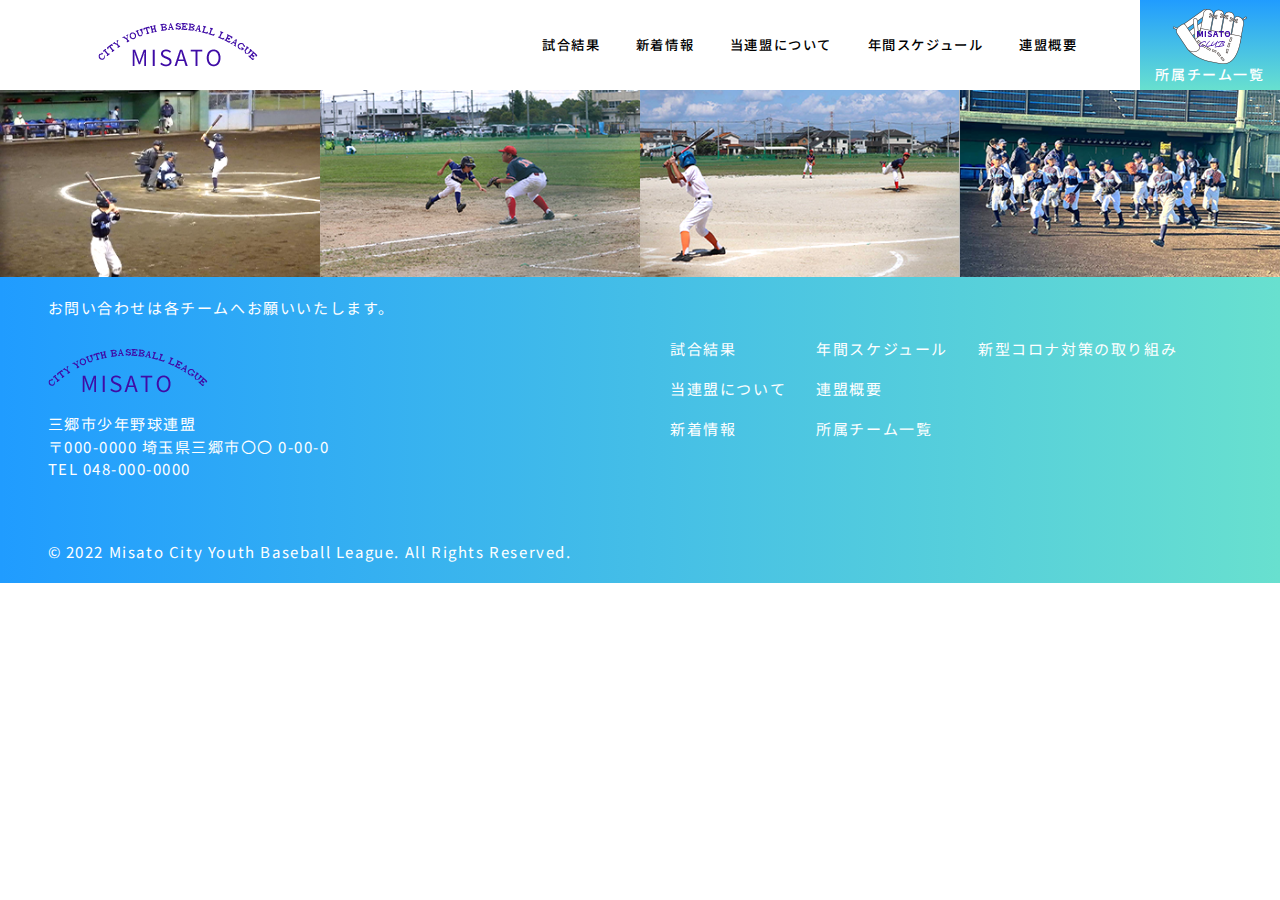
==== index.html @ 84909222 "header,footerの作成（PC）：headerは少しリキッドスタイル作成" ====
<!DOCTYPE html>
<html lang="ja">
<head>
  <meta charset="UTF-8">
  <meta http-equiv="X-UA-Compatible" content="IE=edge">
  <meta name="viewport" content="width=device-width, initial-scale=1.0">
  <title>当連盟について</title>
  <link rel="stylesheet" href="./css/reset.css">
  <link rel="stylesheet" href="./css/style.css">
  <link rel="stylesheet" href="./css/responsible.css">
  <link rel="preconnect" href="https://fonts.googleapis.com">
  <link rel="preconnect" href="https://fonts.gstatic.com" crossorigin>
  <link href="https://fonts.googleapis.com/css2?family=Noto+Sans+JP:wght@400;500;700&display=swap" rel="stylesheet">
</head>
<body>
  <header>
    <nav id="header-nav">
      <picture class="logo-box">
        <a href="#">
          <img src="./img/logo.png" alt="ロゴ画像">
        </a>
      </picture>
      <ul id="header-ul">
        <li id="header-li">
          <a href="#" id="header-a">試合結果</a>
        </li>
        <li id="header-li">
          <a href="#" id="header-a">新着情報</a>
        </li>
        <li id="header-li">
          <a href="#" id="header-a">当連盟について</a>
        </li>
        <li id="header-li">
          <a href="#" id="header-a">年間スケジュール</a>
        </li>
        <li id="header-li">
          <a href="#" id="header-a">連盟概要</a>
        </li>
      </ul>
      <div class="team-info">
        <a href="#">
          <img src="./img/team-info.png" alt="所属チーム一覧">
          <span id="team-all">所属チーム一覧</span>
        </a>
      </div>
    </nav>
  </header>
  <main></main>
  <footer>
    <div id="footer-images">
      <picture class="footer-img-box">
        <img src="./img/footer-img1.png" alt="">
      </picture>
      <picture class="footer-img-box">
        <img src="./img/footer-img2.png" alt="">
      </picture>
      <picture class="footer-img-box">
        <img src="./img/footer-img3.png" alt="">
      </picture>
      <picture class="footer-img-box">
        <img src="./img/footer-img4.png" alt="">
      </picture>
    </div>
    <div id="footer-contents">
      <nav id="footer-nav">
        <div class="footer-list">
          <span id="footer-info">お問い合わせは各チームへお願いいたします。</span>
          <img src="./img/logo.png" alt="">
          <p class="address">
            三郷市少年野球連盟<br>
            〒000-0000 埼⽟県三郷市〇〇 0-00-0<br>
            TEL 048-000-0000
          </p>
        </div>
        <div class="footer-list">
          <ul class="footer-ul">
            <li class="footer-li">
              <a href="#">試合結果</a>
            </li>
            <li class="footer-li">
              <a href="#">当連盟について</a>
            </li>
            <li class="footer-li">
              <a href="#">新着情報</a>
            </li>
          </ul>
          <ul class="footer-ul">
            <li class="footer-li">
              <a href="#">年間スケジュール</a>
            </li>
            <li class="footer-li">
              <a href="#">連盟概要</a>
            </li>
            <li class="footer-li">
              <a href="#">所属チーム一覧</a>
            </li>
          </ul>
          <ul class="footer-ul">
            <li class="footer-li">
              <a href="#">新型コロナ対策の取り組み</a>
            </li>
          </ul>
        </div>
      </nav>
      <p class="end">© 2022 Misato City Youth Baseball League. All Rights Reserved.</p>

    </div>

  </footer>
</body>
</html>
---- css/style.css ----
/* 変数 */
:root{
  --header-font-size: 15px;
}


/* header */
#header-nav{
  display: flex;
  align-items: center;
  height: 90px;
}
#header-nav .logo-box{
  margin-left: 110px;
  margin-right: 300px;
}
#header-ul{
  display: flex;
}
#header-li{
  margin: 0 25px;
}
#header-a{
  font-size: var(--header-font-size);
  letter-spacing: 0.1;
  font-weight: 500;
}
#header-a:hover{
  color: #3f0ca6;
}

.team-info{
  width: 140px;
  height: 90px;
  background: linear-gradient(to bottom, #209cff 0%, #68e0cf 100%);
  text-align: center;
  display: flex;
  flex-direction: column;
  align-items: center;
  margin: 0 0 0 auto;
}
.team-info a{
  width: 100%;
  height: 100%;
}
.team-info img{
  margin: 9PX auto 0;
}
#team-all{
  color: white;
  font-size: 14px;
  font-weight: 500;
}
/* header-end */


/* main */
/* main-end */


/* footer */
footer{
  width: 100%;
  color: white;
  font-size: 15px;
}
#footer-images{
  display: flex;
}
.footer-img-box{
  width: 25%;
}
.footer-img-box img{
  width: 100%;
}
#footer-contents{
  background: linear-gradient(to right, #209cff 0%, #68e0cf 100%);
  padding: 20px 0;
}
#footer-nav{
  width: 1185px;
  margin: 0 auto;
  display: flex;
  align-items: center;
}
#footer-info{
  display: inline-block;
  margin-bottom: 30px;
}
.address{
  margin-top: 20px;
  letter-spacing: 0.1em;
}
.footer-list{
  width: 50%;
}
.footer-list:nth-of-type(2){
  display: flex;
}
.footer-list:nth-of-type(2) .footer-ul{
  margin-left: 30px;
}
.footer-ul .footer-li{
  font-size: 15px;
  line-height: 40px;
}
.footer-li a{
  color: white;
}
.end{
  width: 1185px;
  margin: 60px auto 0;
}
/* footer-end */
---- css/responsible.css ----
/* overall */

/* header 768-1439px */
@media(max-width: 1439px){
  html{
    font-size: 0.694vw;
  }
  :root{
    --header-font-size: 1.5rem;
  }
  #header-li{
    margin: 0 2rem;
  }

    #header-nav .logo-box{
    margin-left: 11rem;
    margin-right: 30rem;
  }
}
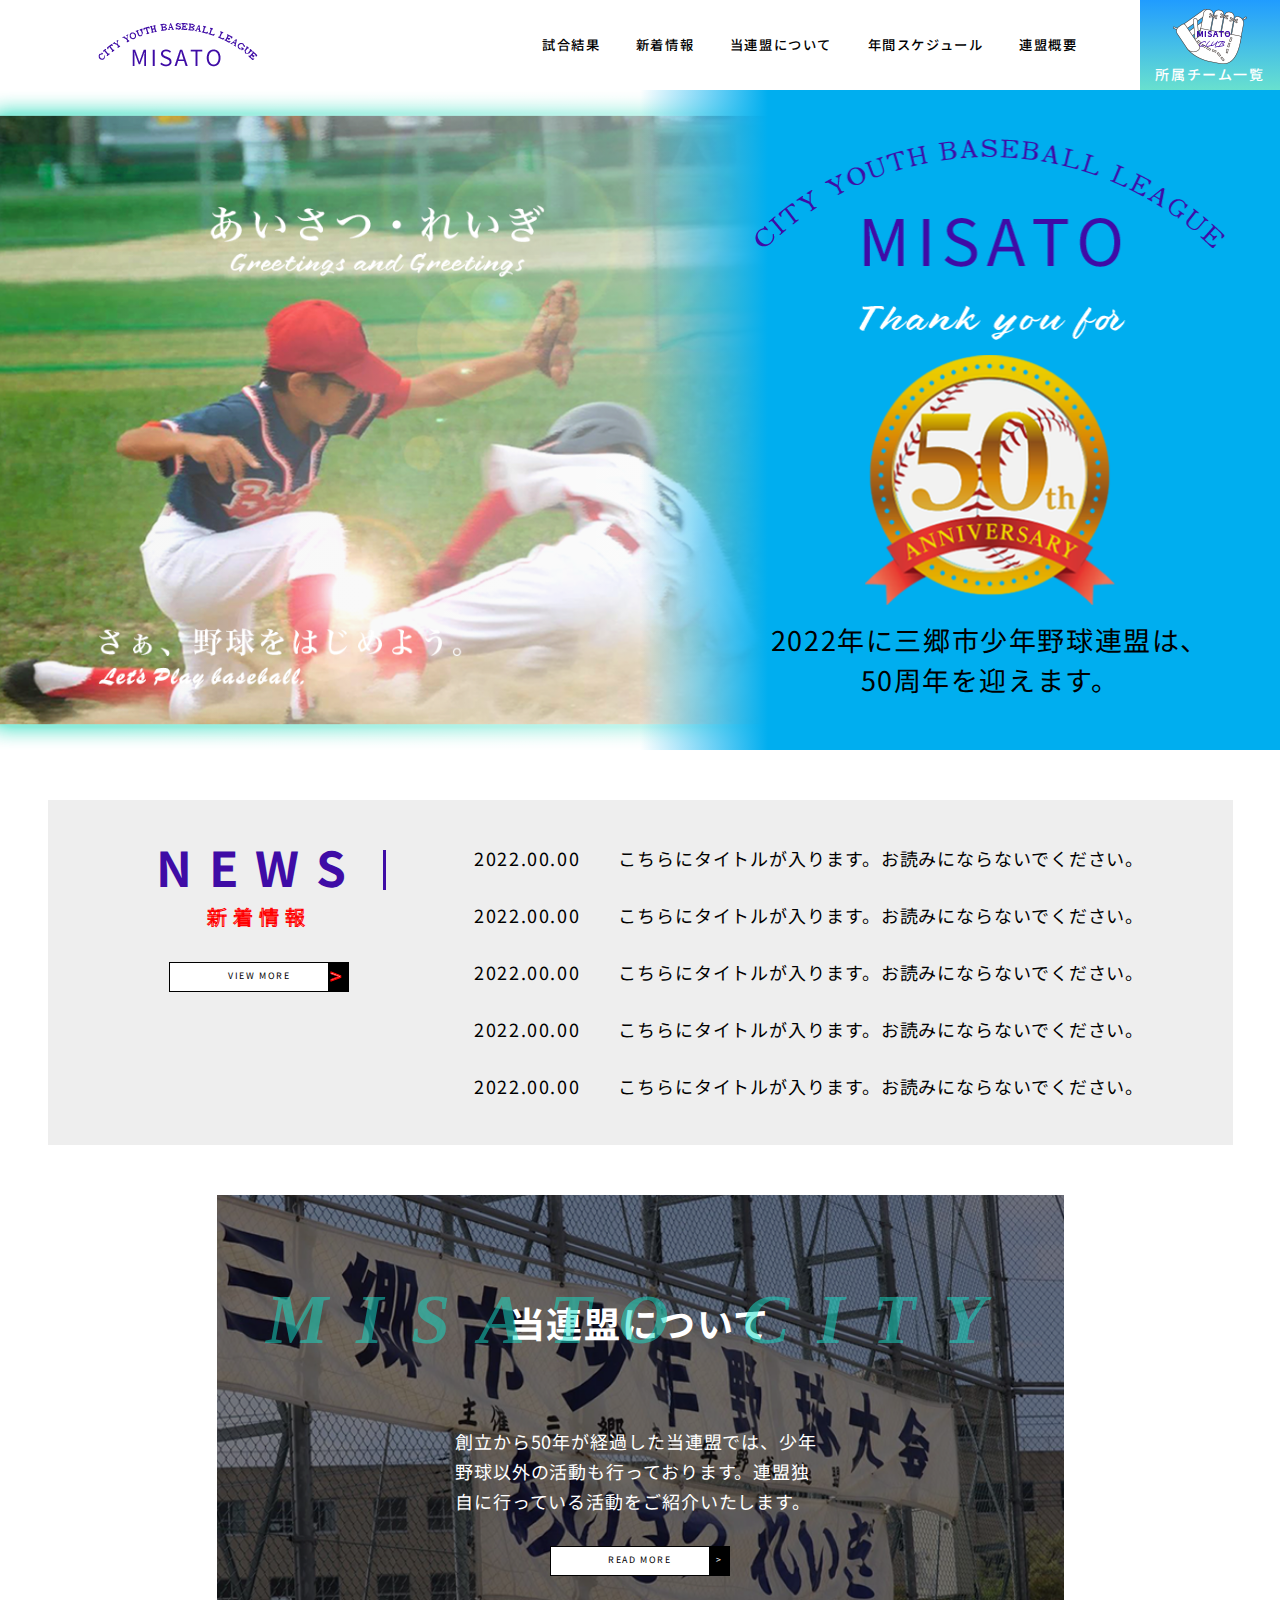
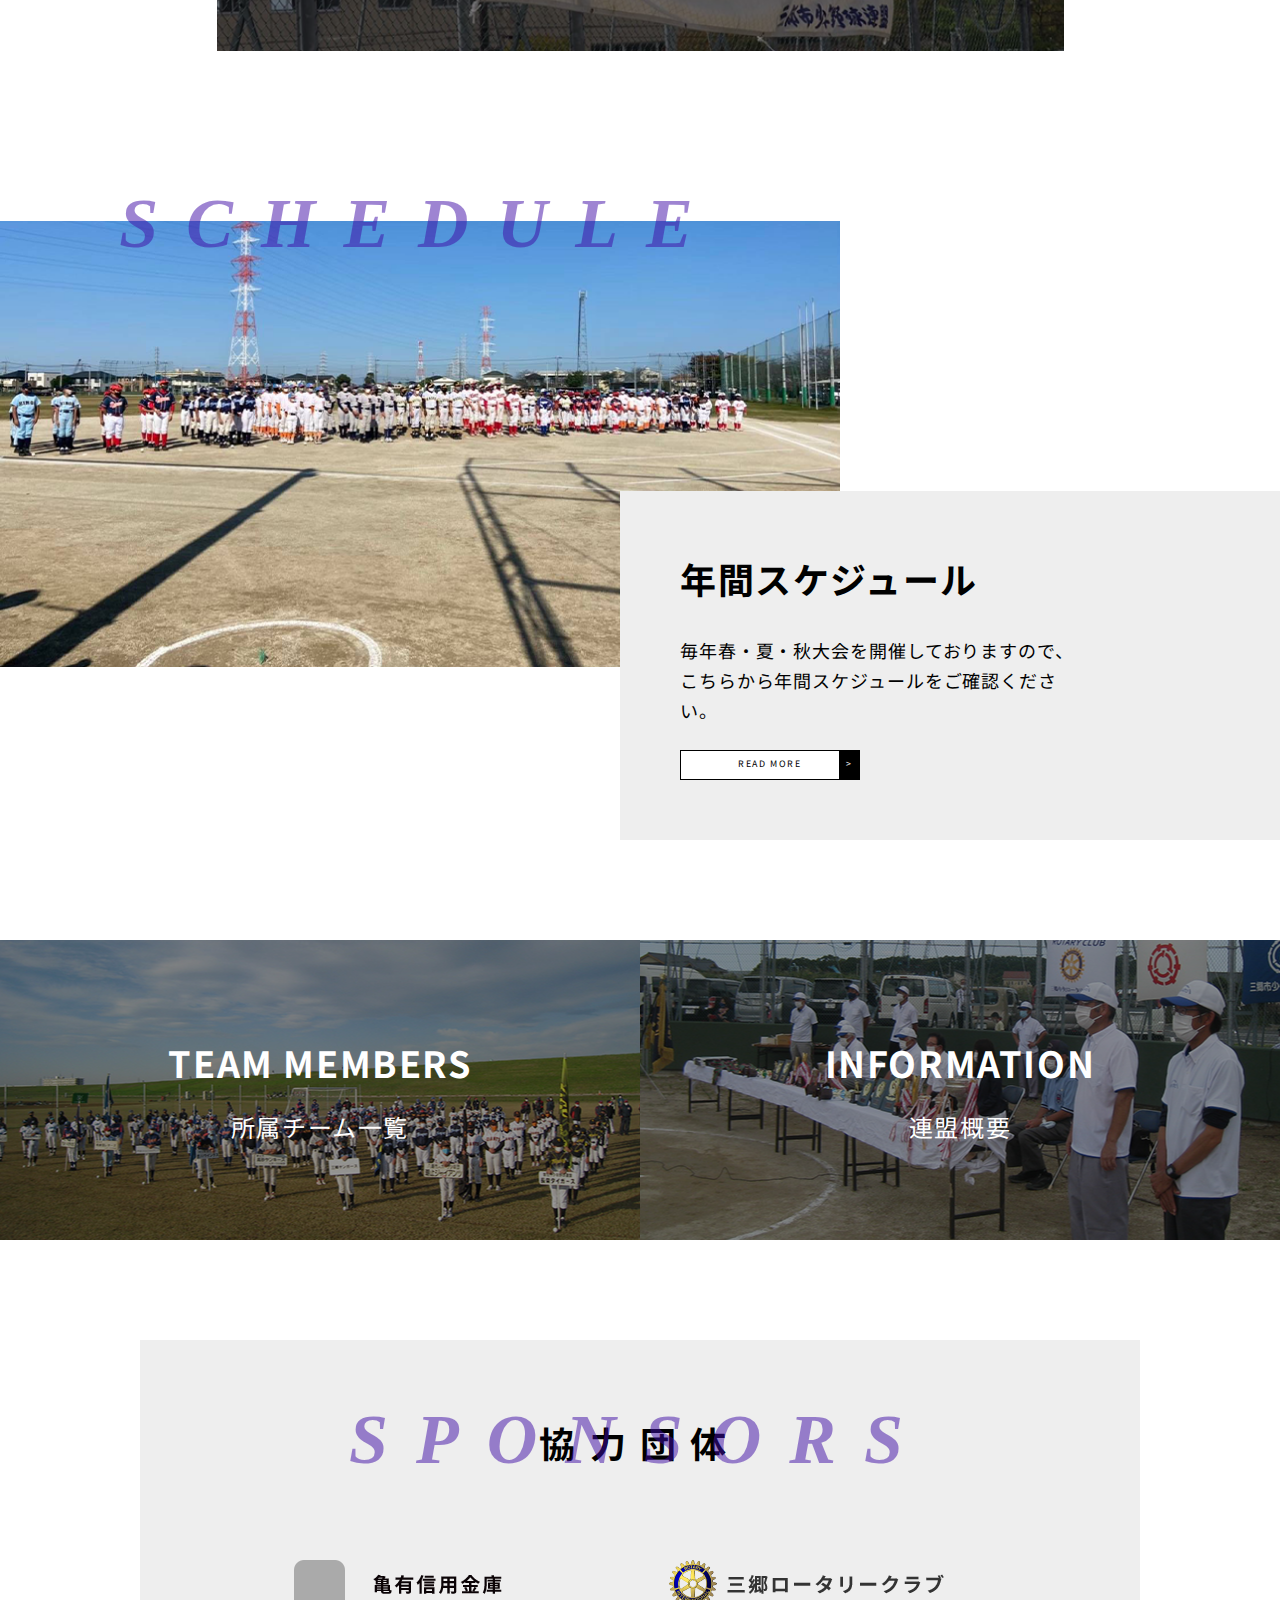
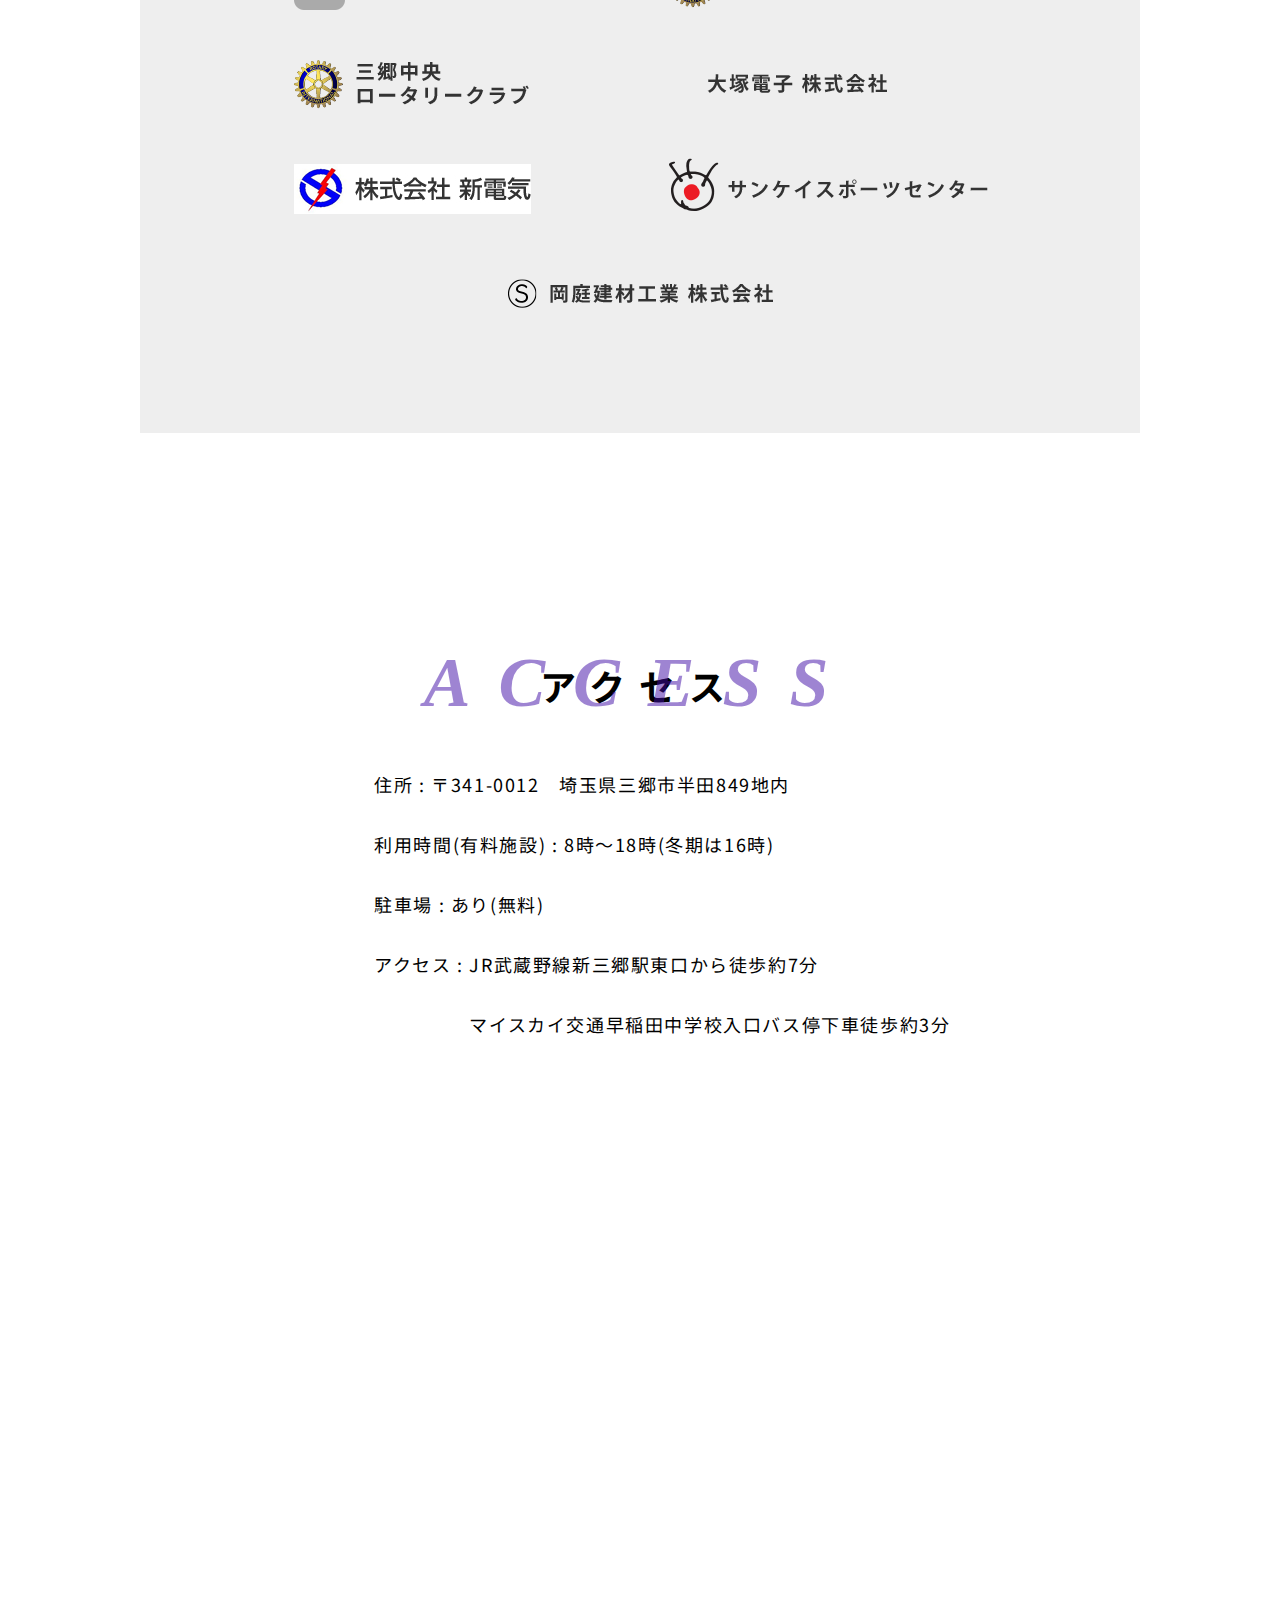
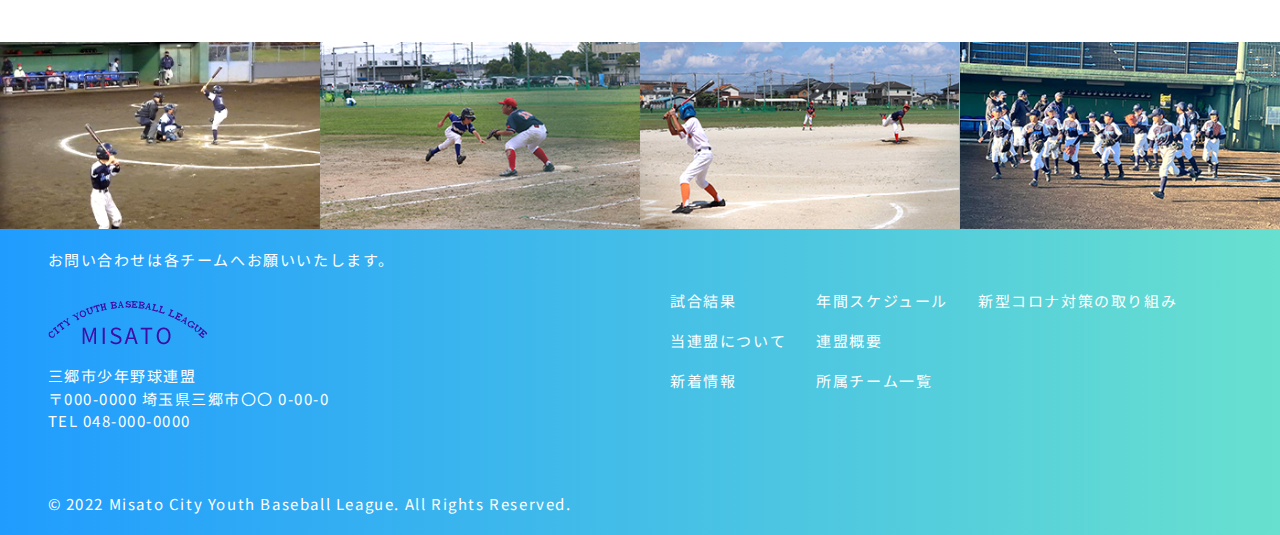
==== commit 0169851f: "PC OK" ====
--- a/index.html
+++ b/index.html
@@ -4,7 +4,8 @@
   <meta charset="UTF-8">
   <meta http-equiv="X-UA-Compatible" content="IE=edge">
   <meta name="viewport" content="width=device-width, initial-scale=1.0">
-  <title>当連盟について</title>
+  <title>三郷市少年野球連盟</title>
+  <link rel="shortcut icon" href="./img/favicon.ico" type="image/x-icon">
   <link rel="stylesheet" href="./css/reset.css">
   <link rel="stylesheet" href="./css/style.css">
   <link rel="stylesheet" href="./css/responsible.css">
@@ -16,7 +17,7 @@
   <header>
     <nav id="header-nav">
       <picture class="logo-box">
-        <a href="#">
+        <a href="/index.html">
           <img src="./img/logo.png" alt="ロゴ画像">
         </a>
       </picture>
@@ -28,7 +29,7 @@
           <a href="#" id="header-a">新着情報</a>
         </li>
         <li id="header-li">
-          <a href="#" id="header-a">当連盟について</a>
+          <a href="./about/index.html" id="header-a">当連盟について</a>
         </li>
         <li id="header-li">
           <a href="#" id="header-a">年間スケジュール</a>
@@ -45,7 +46,90 @@
       </div>
     </nav>
   </header>
-  <main></main>
+  <main>
+    <section id="mv">
+      <div id="mv-message">
+        <img src="./img/left-icon.png" alt="" id="img-logo">
+        <img src="./img/50th.png" alt="" id="img-50th">
+        <p>2022年に三郷市少年野球連盟は、<br>50周年を迎えます。</p>
+      </div>
+    </section>
+    <section id="news">
+      <div id="news-box">
+        <div id="news-left">
+          <h2>
+            NEWS
+            <span id="v-line"></span>
+          </h2>
+          <span>新着情報</span>
+          <a href="#" class="more">VIEW MORE<span>></span></a>
+        </div>
+        <ul id="news-right">
+          <li><a href="#"><span>2022.00.00</span>　　こちらにタイトルが入ります。お読みにならないでください。</a></li>
+          <li><a href="#"><span>2022.00.00</span>　　こちらにタイトルが入ります。お読みにならないでください。</a></li>
+          <li><a href="#"><span>2022.00.00</span>　　こちらにタイトルが入ります。お読みにならないでください。</a></li>
+          <li><a href="#"><span>2022.00.00</span>　　こちらにタイトルが入ります。お読みにならないでください。</a></li>
+          <li><a href="#"><span>2022.00.00</span>　　こちらにタイトルが入ります。お読みにならないでください。</a></li>
+        </ul>
+      </div>
+    </section>
+    <section id="others">
+      <section id="about">
+        <h3 class="title">当連盟について</h3>
+        <p>
+          創立から50年が経過した当連盟では、少年野球以外の活動も行っております。連盟独自に行っている活動をご紹介いたします。
+        </p>
+        <a href="./about/index.html" class="more">READ MORE <span>></span></a>
+      </section>
+      <section id="others-flex">
+        <div id="flex-img">
+          <p>SCHEDULE</p>
+          <img src="./img/top-schedule.png" alt="">
+        </div>
+        <div id="flex-text">
+          <h4>年間スケジュール</h4>
+          <p>毎年春・夏・秋大会を開催しておりますので、こちらから年間スケジュールをご確認ください。</p>
+          <a href="./schedule/index.html" class="more">READ MORE<span>></span></a>
+        </div>
+      </section>
+    </section>
+    <section id="half-box">
+      <div id="team-box">
+        <a href="./team/index.html">
+          <div class="black">
+            <h5 class="box-title">TEAM MEMBERS</h5>
+            <p>所属チーム一覧</p>
+          </div>
+        </a>
+      </div>
+      <div id="info-box">
+        <a href="./information/index.html">
+          <div class="black">
+            <h5 class="box-title">INFORMATION</h5>
+            <p>連盟概要</p>
+          </div>
+        </a>
+      </div>
+    </section>
+    <section id="sponsors">
+      <div id="sponsor-content">
+        <h3 class="title">協力団体</h3>
+        <img src="./img/sponsor.png" alt="">
+        <img src="./img/sponsor-bottom.png" alt="">
+      </div>
+    </section>
+    <section id="access">
+      <h3 class="title">アクセス</h3>
+      <p>
+        住所 : 〒341-0012　埼⽟県三郷市半⽥849地内<br>
+        利用時間(有料施設) : 8時〜18時(冬期は16時) <br>
+        駐車場 : あり(無料)<br>
+        アクセス : JR武蔵野線新三郷駅東⼝から徒歩約7分<br>
+        　　　　   マイスカイ交通早稲⽥中学校⼊⼝バス停下⾞徒歩約3分
+      </p>
+      <iframe src="https://www.google.com/maps/embed?pb=!1m18!1m12!1m3!1d6467.168183211064!2d139.87127523488766!3d35.85920059999999!2m3!1f0!2f0!3f0!3m2!1i1024!2i768!4f13.1!3m3!1m2!1s0x60189a155fc12daf%3A0xdafdb8bb95a072cb!2z5Y2K55Sw5YWs5ZyS!5e0!3m2!1sja!2sjp!4v1651068553121!5m2!1sja!2sjp" style="border:0;" allowfullscreen="" loading="lazy" referrerpolicy="no-referrer-when-downgrade"></iframe>
+    </section>
+  </main>
   <footer>
     <div id="footer-images">
       <picture class="footer-img-box">
--- a/css/style.css
+++ b/css/style.css
@@ -55,6 +55,296 @@
 
 
 /* main */
+/* mv */
+#mv{
+  background: linear-gradient(to right, transparent 5%, #fff 100%), url(../img/mv.png);
+  background-repeat: no-repeat;
+  background-position: center;
+  background-size: cover;
+  height: 660px;
+  position: relative;
+}
+#mv-message{
+  width: 50%;
+  background: linear-gradient(to right, transparent 0%, #00aeef 20%);
+  display: flex;
+  flex-direction: column;
+  justify-content: center;
+  position: absolute;
+  top: 0;
+  right: 0;
+  height: 100%;
+  padding-left: 60px;
+}
+#img-logo{
+  width: 470px;
+  max-width: none;
+  margin: 0 auto;
+}
+#img-50th{
+  width: 250px;
+  max-width: none;
+  margin: 15px auto;
+}
+#mv-message p{
+  font-size: 27px;
+  text-align: center;
+}
+
+/* news-section */
+
+#news{
+  padding: 50px 0;
+}
+#news-box{
+  width: 1185px;
+  margin: 0 auto;
+  display: flex;
+  background-color: #eeeeee;
+  padding: 30px 85px;
+}
+#news-left{
+  width: 25%;
+  text-align: center;
+}
+#news-left h2{
+  width: 100%;
+  position: relative;
+  font-size: 48px;
+  color: #3f0ca6;
+  letter-spacing: 0.35em;
+  text-align: center;
+  height: fit-content;
+}
+#v-line{
+  position: absolute;
+  top: 20px;
+  right: 0;
+  margin: auto;
+  display: inline-block;
+  width: 3px;
+  height: 40px;
+  background-color: #3f0ca6;
+}
+.more{
+  display: inline-block;
+  width: 180px;
+  height: 30px;
+  background-color: white;
+  border: 1.5px solid black;
+  line-height: 26px;
+  position: relative;
+  text-align: center;
+
+}
+#news-left span{
+  font-size: 20px;
+  letter-spacing: 0.3em;
+  color: white;
+  -webkit-text-stroke: 1px red;
+  display: inline-block;
+  margin-bottom: 30px;
+}
+#news-right{
+  width: 75%;
+  padding-left: 88px;
+  display: flex;
+  flex-direction: column;
+}
+#news-right li{
+  margin: 15px 0;
+}
+#news-right a{
+  font-size: 18px;
+  letter-spacing: 0.05em;
+}
+.more span{
+  width: 20px;
+  position: absolute;
+  top: 0;
+  right: 0;
+  color: white;
+  background-color: black;
+  height: 100%;
+  display: block;
+  -webkit-text-stroke: none;
+  text-align: center;
+}
+/* others-section */
+#about{
+  background: url(../img/about-img.png) no-repeat center;
+  background-size: cover;
+  width: 847px;
+  height: fit-content;
+  padding: 75px 0;
+  margin: 0 auto 170px;
+  text-align: center;
+}
+.title{
+  font-size: 36px;
+  position: relative;
+  color: white;
+  text-align: center;
+  line-height: 105.74px;
+  z-index: 2;
+}
+.title::after{
+  line-height: 100px;
+  position: absolute;
+  top: 0;
+  bottom: 0;
+  left: 0;
+  right: 0;
+  margin: auto;
+  content: "MISATO CITY";
+  color: #15dfc9;
+  font-family: 'Verdana';
+  font-weight: bold;
+  font-style: italic;
+  opacity: .5;
+  letter-spacing: 0.4em;
+  display: block;
+  font-size: 70px;
+}
+#about p{
+  font-size: 18px;
+  color: white;
+  margin: 50px auto 30px;
+  width: 370px;
+  letter-spacing: 0.05em;
+  line-height: 30px;
+  font-weight: 400;
+  text-align: left;
+}
+
+#others-flex{
+  display: flex;
+  flex-direction: column;
+}
+#flex-img{
+  width: 840px;
+  position: relative;
+}
+#flex-img p{
+  position: absolute;
+  font-size: 70px;
+  font-family: 'Verdana';
+  font-weight: bold;
+  color: #3f0ca6;
+  opacity: .5;
+  font-style: italic;
+  letter-spacing: 0.4em;
+  left: 0;
+  right: 0;
+  margin: auto;
+  top: -50px;
+  text-align: center;
+}
+#flex-img img{
+  width: 100%;
+}
+#flex-text{
+  background-color: #eeeeee;
+  padding: 60px 200px 60px 60px;
+  height: fit-content;
+  width: 660px;
+  margin: -176px 0 100px auto;
+  position: relative;
+  z-index: 2;
+}
+#flex-text h4{
+  font-size: 36px;
+}
+#flex-text p{
+  font-size: 18px;
+  line-height: 30px;
+  margin: 30px 0 25px;
+  letter-spacing: 0.05em;
+}
+
+#half-box{
+  display: flex;
+  width: 100%;
+  height: 300px;
+}
+#team-box{
+  background: url(../img/top-team.png) no-repeat center;
+  background-size: cover;
+  width: 50%;
+  height: 100%;
+}
+#info-box{
+  background: url(../img/top-info.png) no-repeat center;
+  background-size: cover;
+  width: 50%;
+  height: 100%;
+}
+.black{
+  background-color: rgba(0, 0, 0, 0.4);
+  width: 100%;
+  height: 100%;
+}
+.black h5{
+  font-size: 36px;
+  color: white;
+  text-align: center;
+  padding-top: 95px;
+}
+.black p{
+  font-size: 24px;
+  margin-top: 20px;
+  text-align: center;
+  color: white;
+}
+
+/* sponsor-section */
+#sponsors{
+  padding: 100px 0;
+}
+#sponsor-content{
+  width: 1000px;
+  margin: 0 auto;
+  background-color: #eeeeee;
+  text-align: center;
+  padding: 50px 0 60px;
+}
+#sponsor-content .title{
+  color: black;
+  letter-spacing: .4em;
+}
+#sponsor-content .title::after{
+  content: 'SPONSORS';
+  color: #3f0ca6;
+}
+#sponsor-content img{
+  margin: 65px auto;
+}
+/* access-section */
+#access{
+  padding: 100px 0;
+  width: 1000px;
+  margin: 0 auto;
+}
+#access .title{
+  color: black;
+  letter-spacing: .4em;
+}
+
+#access .title::after{
+  content: 'ACCESS';
+  color: #3f0ca6;
+}
+#access p{
+  font-size: 18px;
+  line-height: 30px;
+  white-space: pre;
+  width: fit-content;
+  margin: 0 auto;
+}
+#access iframe{
+  width: 100%;
+  height: 470px;
+}
 /* main-end */
 
 
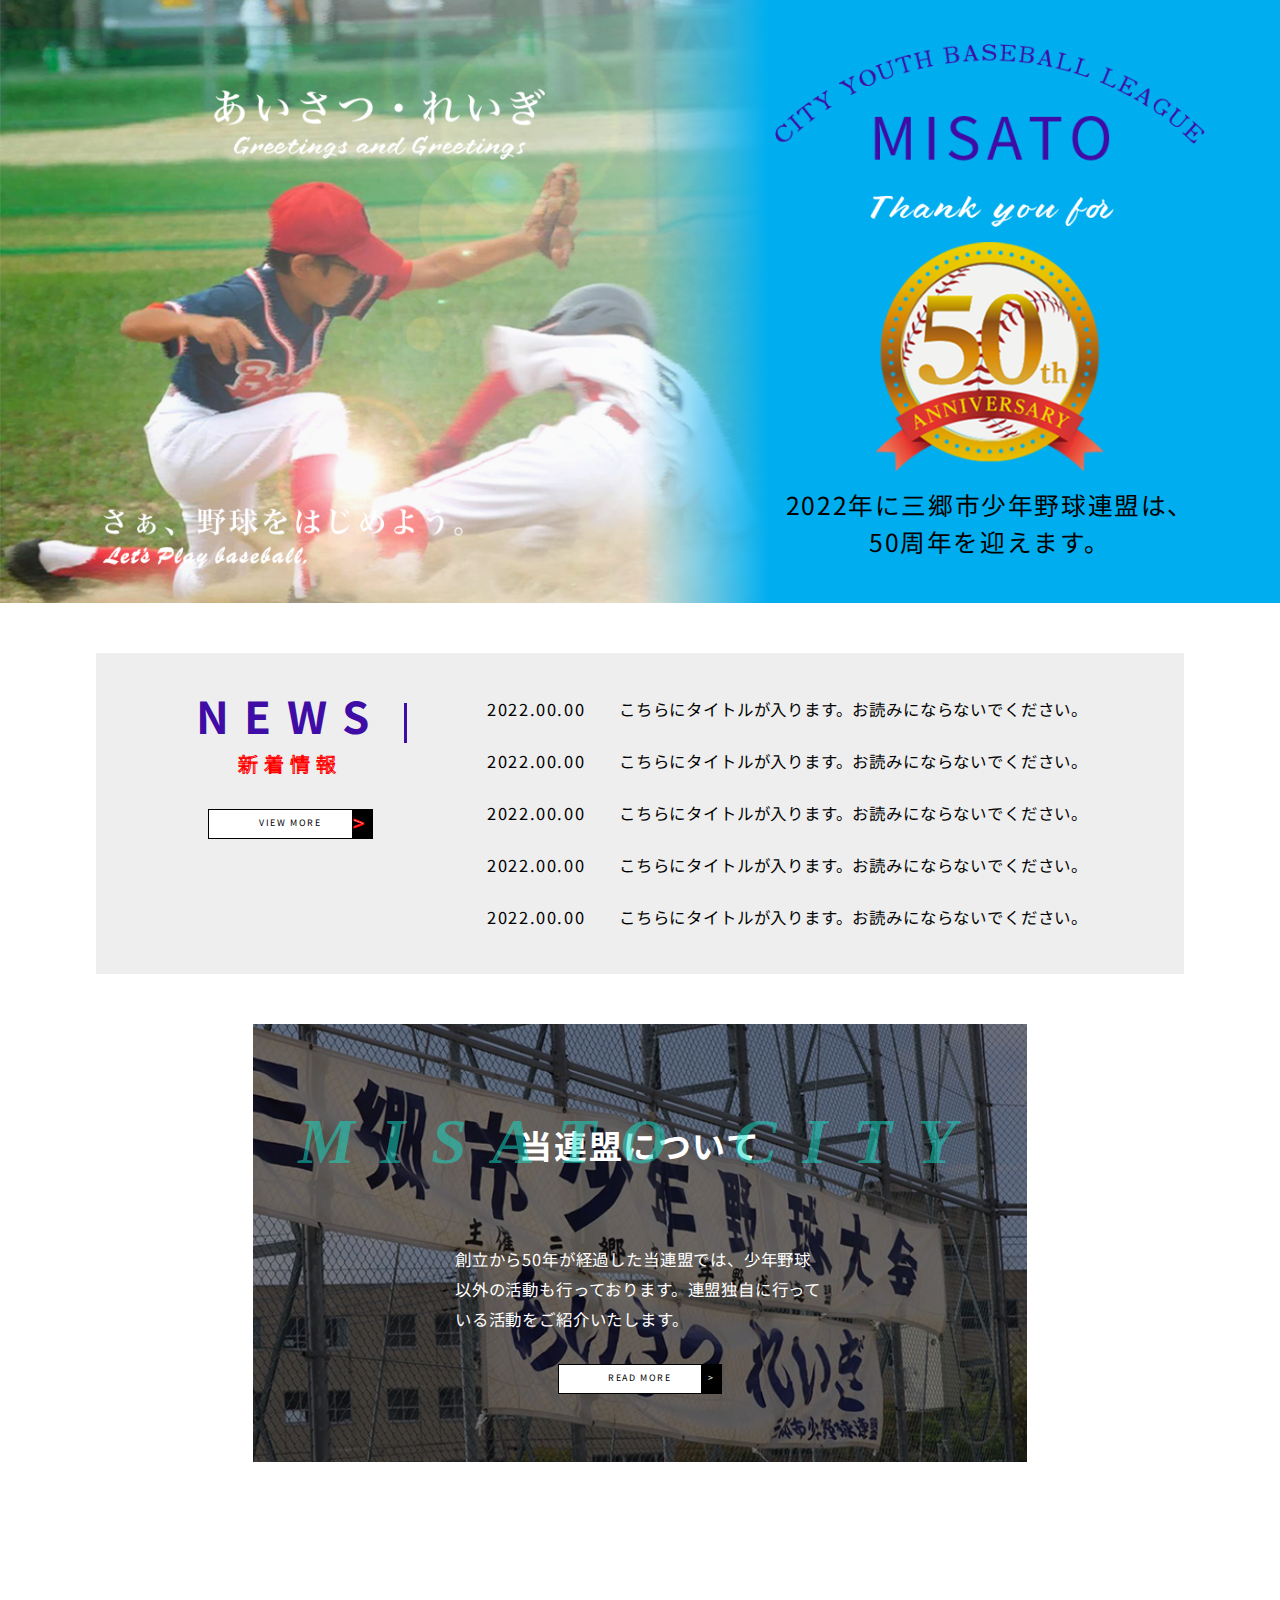
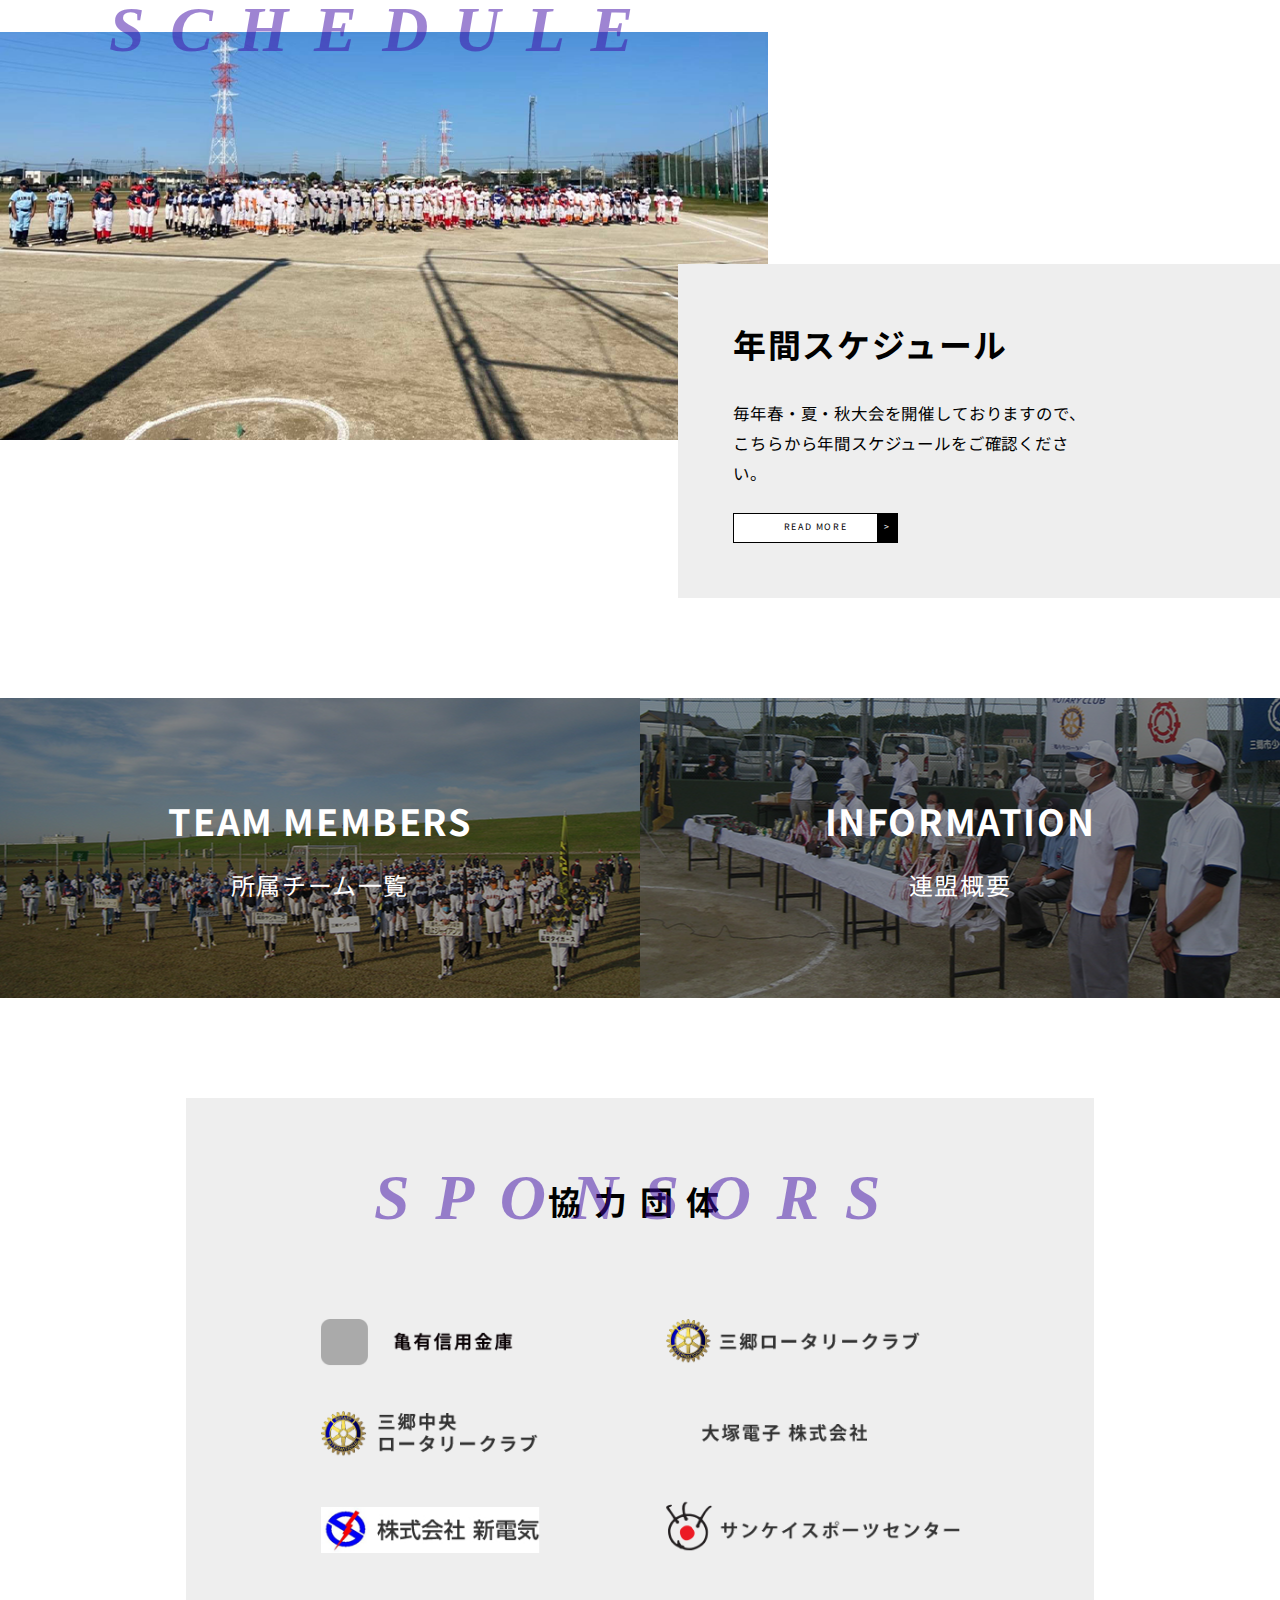
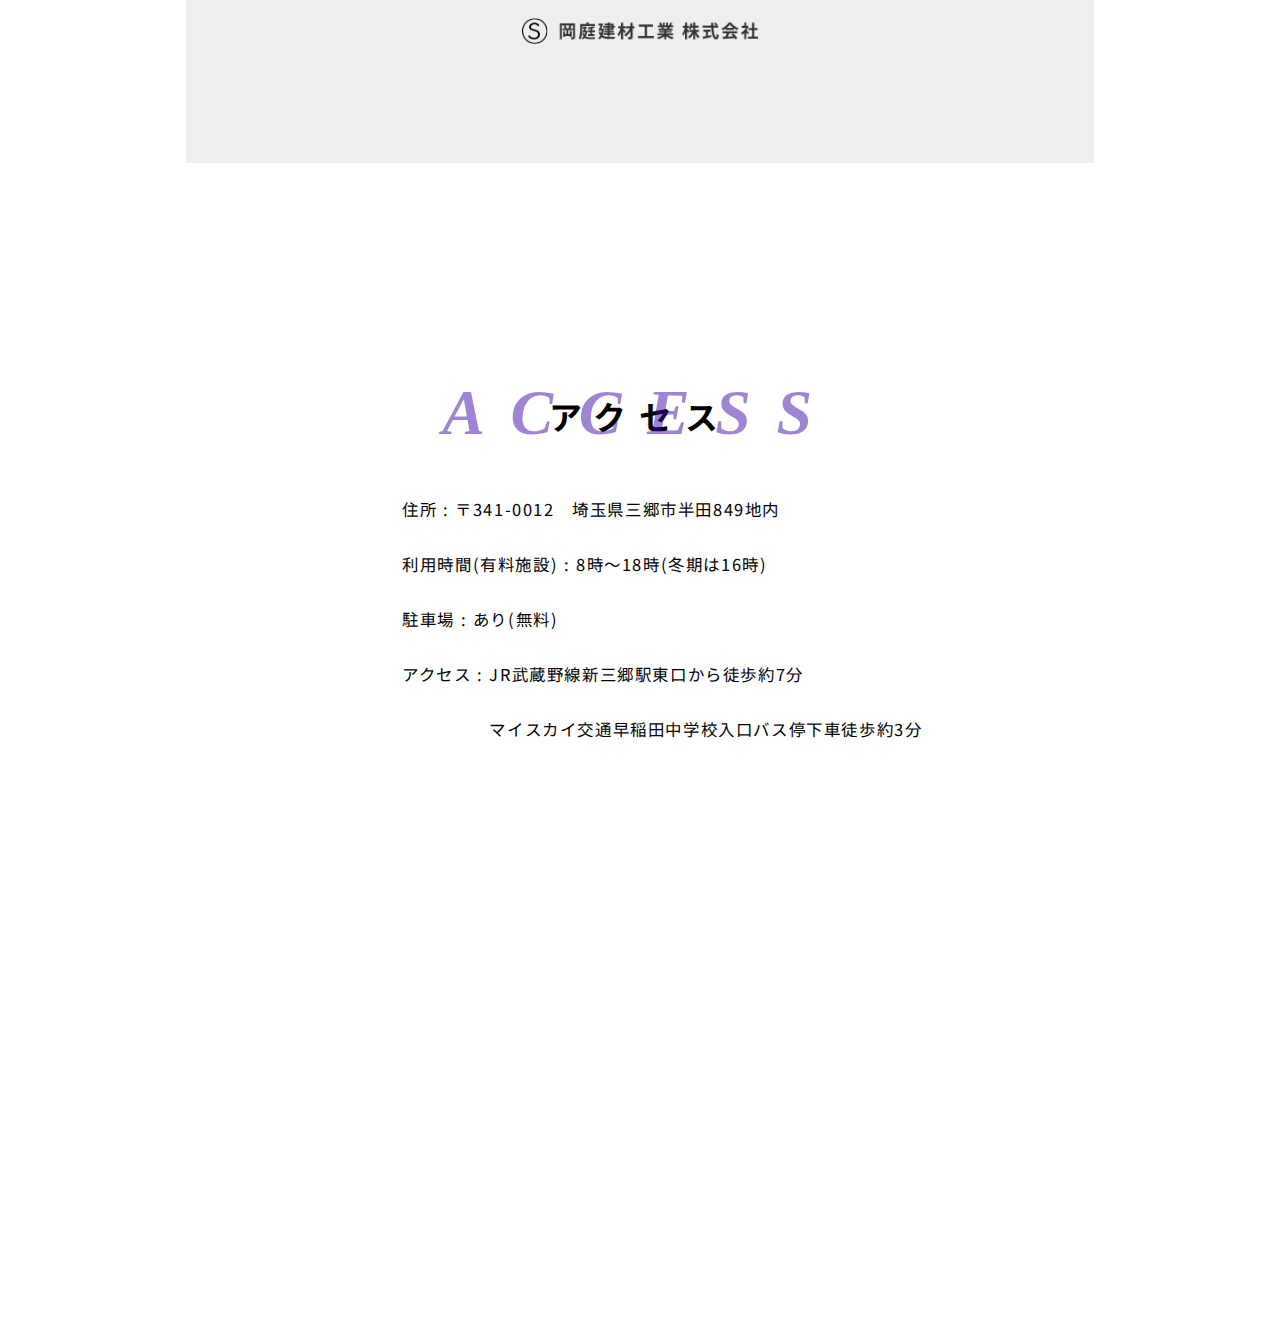
==== commit 7380e0b7: "4/29" ====
--- a/index.html
+++ b/index.html
@@ -14,38 +14,6 @@
   <link href="https://fonts.googleapis.com/css2?family=Noto+Sans+JP:wght@400;500;700&display=swap" rel="stylesheet">
 </head>
 <body>
-  <header>
-    <nav id="header-nav">
-      <picture class="logo-box">
-        <a href="/index.html">
-          <img src="./img/logo.png" alt="ロゴ画像">
-        </a>
-      </picture>
-      <ul id="header-ul">
-        <li id="header-li">
-          <a href="#" id="header-a">試合結果</a>
-        </li>
-        <li id="header-li">
-          <a href="#" id="header-a">新着情報</a>
-        </li>
-        <li id="header-li">
-          <a href="./about/index.html" id="header-a">当連盟について</a>
-        </li>
-        <li id="header-li">
-          <a href="#" id="header-a">年間スケジュール</a>
-        </li>
-        <li id="header-li">
-          <a href="#" id="header-a">連盟概要</a>
-        </li>
-      </ul>
-      <div class="team-info">
-        <a href="#">
-          <img src="./img/team-info.png" alt="所属チーム一覧">
-          <span id="team-all">所属チーム一覧</span>
-        </a>
-      </div>
-    </nav>
-  </header>
   <main>
     <section id="mv">
       <div id="mv-message">
@@ -65,11 +33,11 @@
           <a href="#" class="more">VIEW MORE<span>></span></a>
         </div>
         <ul id="news-right">
-          <li><a href="#"><span>2022.00.00</span>　　こちらにタイトルが入ります。お読みにならないでください。</a></li>
-          <li><a href="#"><span>2022.00.00</span>　　こちらにタイトルが入ります。お読みにならないでください。</a></li>
-          <li><a href="#"><span>2022.00.00</span>　　こちらにタイトルが入ります。お読みにならないでください。</a></li>
-          <li><a href="#"><span>2022.00.00</span>　　こちらにタイトルが入ります。お読みにならないでください。</a></li>
-          <li><a href="#"><span>2022.00.00</span>　　こちらにタイトルが入ります。お読みにならないでください。</a></li>
+          <li><a href="./single/index.html"><span>2022.00.00</span>　　こちらにタイトルが入ります。お読みにならないでください。</a></li>
+          <li><a href="./single/index.html"><span>2022.00.00</span>　　こちらにタイトルが入ります。お読みにならないでください。</a></li>
+          <li><a href="./single/index.html"><span>2022.00.00</span>　　こちらにタイトルが入ります。お読みにならないでください。</a></li>
+          <li><a href="./single/index.html"><span>2022.00.00</span>　　こちらにタイトルが入ります。お読みにならないでください。</a></li>
+          <li><a href="./single/index.html"><span>2022.00.00</span>　　こちらにタイトルが入ります。お読みにならないでください。</a></li>
         </ul>
       </div>
     </section>
@@ -130,66 +98,5 @@
       <iframe src="https://www.google.com/maps/embed?pb=!1m18!1m12!1m3!1d6467.168183211064!2d139.87127523488766!3d35.85920059999999!2m3!1f0!2f0!3f0!3m2!1i1024!2i768!4f13.1!3m3!1m2!1s0x60189a155fc12daf%3A0xdafdb8bb95a072cb!2z5Y2K55Sw5YWs5ZyS!5e0!3m2!1sja!2sjp!4v1651068553121!5m2!1sja!2sjp" style="border:0;" allowfullscreen="" loading="lazy" referrerpolicy="no-referrer-when-downgrade"></iframe>
     </section>
   </main>
-  <footer>
-    <div id="footer-images">
-      <picture class="footer-img-box">
-        <img src="./img/footer-img1.png" alt="">
-      </picture>
-      <picture class="footer-img-box">
-        <img src="./img/footer-img2.png" alt="">
-      </picture>
-      <picture class="footer-img-box">
-        <img src="./img/footer-img3.png" alt="">
-      </picture>
-      <picture class="footer-img-box">
-        <img src="./img/footer-img4.png" alt="">
-      </picture>
-    </div>
-    <div id="footer-contents">
-      <nav id="footer-nav">
-        <div class="footer-list">
-          <span id="footer-info">お問い合わせは各チームへお願いいたします。</span>
-          <img src="./img/logo.png" alt="">
-          <p class="address">
-            三郷市少年野球連盟<br>
-            〒000-0000 埼⽟県三郷市〇〇 0-00-0<br>
-            TEL 048-000-0000
-          </p>
-        </div>
-        <div class="footer-list">
-          <ul class="footer-ul">
-            <li class="footer-li">
-              <a href="#">試合結果</a>
-            </li>
-            <li class="footer-li">
-              <a href="#">当連盟について</a>
-            </li>
-            <li class="footer-li">
-              <a href="#">新着情報</a>
-            </li>
-          </ul>
-          <ul class="footer-ul">
-            <li class="footer-li">
-              <a href="#">年間スケジュール</a>
-            </li>
-            <li class="footer-li">
-              <a href="#">連盟概要</a>
-            </li>
-            <li class="footer-li">
-              <a href="#">所属チーム一覧</a>
-            </li>
-          </ul>
-          <ul class="footer-ul">
-            <li class="footer-li">
-              <a href="#">新型コロナ対策の取り組み</a>
-            </li>
-          </ul>
-        </div>
-      </nav>
-      <p class="end">© 2022 Misato City Youth Baseball League. All Rights Reserved.</p>
-
-    </div>
-
-  </footer>
 </body>
 </html>
--- a/css/style.css
+++ b/css/style.css
@@ -402,3 +402,158 @@
   margin: 60px auto 0;
 }
 /* footer-end */
+
+
+/* res */
+
+@media(max-width: 1440px){
+  #mv{
+    height: clamp(500px, 47.143vw, 660px);
+  }
+  #img-logo{
+    width: 33.571vw;
+  }
+  #img-50th{
+    width: 17.857vw;
+  }
+  #mv-message p{
+    font-size: clamp(14.5px,1.929vw,  27px);
+  }
+  #news-box{
+    width: 85%;
+  }
+  #about{
+    width: 60.5%;
+  }
+  #flex-img{
+    width: 60%;
+  }
+  #flex-img p{
+    font-size: clamp(34px, 5vw, 70px);
+  }
+  #flex-text{
+    width: 47%;
+    padding: 4.286vw 14.286vw 4.286vw 4.286vw;
+  }
+  #flex-text h4{
+    font-size: clamp(22px, 2.571vw, 36px);
+  }
+  #flex-text p{
+    font-size: clamp(12px,1.286vw,18px);
+  }
+  #sponsor-content{
+    width: 71%;
+  }
+  #access{
+    width: 71%;
+  }
+  #news-right{
+    padding-left: 6.286vw;
+  }
+  #news-box{
+    padding: 30px 6.071vw;
+  }
+  #news-right a{
+    font-size: clamp(12px,1.286vw,18px);
+  }
+  #news-right li{
+    margin: 1.071vw 0;
+  }
+  #news-left h2{
+    font-size: clamp(28px, 3.429vw, 48px);
+  }
+  .more{
+    width: clamp(160px, 12.857vw, 180px);
+  }
+  #about{
+    padding: 5.357vw 0;
+  }
+  .title::after{
+    font-size: clamp(34px, 5vw, 70px);
+  }
+  #about p{
+    margin-top: 3.571vw;
+    font-size: clamp(12px,1.286vw,18px);
+  }
+  .title{
+    font-size: clamp(22px, 2.571vw, 36px);
+  }
+  #sponsor-content img:nth-of-type(1){
+    width: 50vw;
+  }
+  #sponsor-content img:nth-of-type(2){
+    width: 18.5vw;
+    margin: 4.643vw auto;
+  }
+  #access p{
+    font-size: clamp(12px,1.286vw,18px);
+    line-height: 2.143vw;
+  }
+}
+@media(max-width: 767px){
+  #news-box{
+    width: 90%;
+    flex-direction: column;
+  }
+  #news-left h2{
+    text-align: left;
+    border: none;
+  }
+  #news-left{
+    width: 100%;
+    text-align: left;;
+  }
+  #news-right{
+    padding: 0;
+    width: 100%;
+  }
+  #news-left .more, #v-line {
+    display: none;
+  }
+  #v-line{
+    width: 0;
+  }
+  #about{
+    padding: 40px 0;
+    width: 75%;
+  }
+  #about .title{
+    line-height: 70px;
+  }
+  #about p{
+    margin: 0 auto 20px ;
+  }
+  #flex-img{
+    width: 75%;
+    margin: 0 auto;
+  }
+  #flex-text{
+    width: 75%;
+    margin: 0 auto;
+    padding: 25px 95px;
+    text-align: center;
+  }
+  #others-flex{
+    padding-bottom: 50px;
+  }
+  #half-box{
+    flex-direction: column;
+    height: fit-content;
+  }
+  #team-box, #info-box{
+    width: 100%;
+    height: 270px;
+  }
+  #sponsor-content{
+    width: 75%;
+  }
+  #sponsor-content img:nth-of-type(1){
+    width: 85%;
+  }
+  #sponsor-content img:nth-of-type(2){
+    width: 32.5%;
+  }
+  #access{
+    width: 90%;
+  }
+}
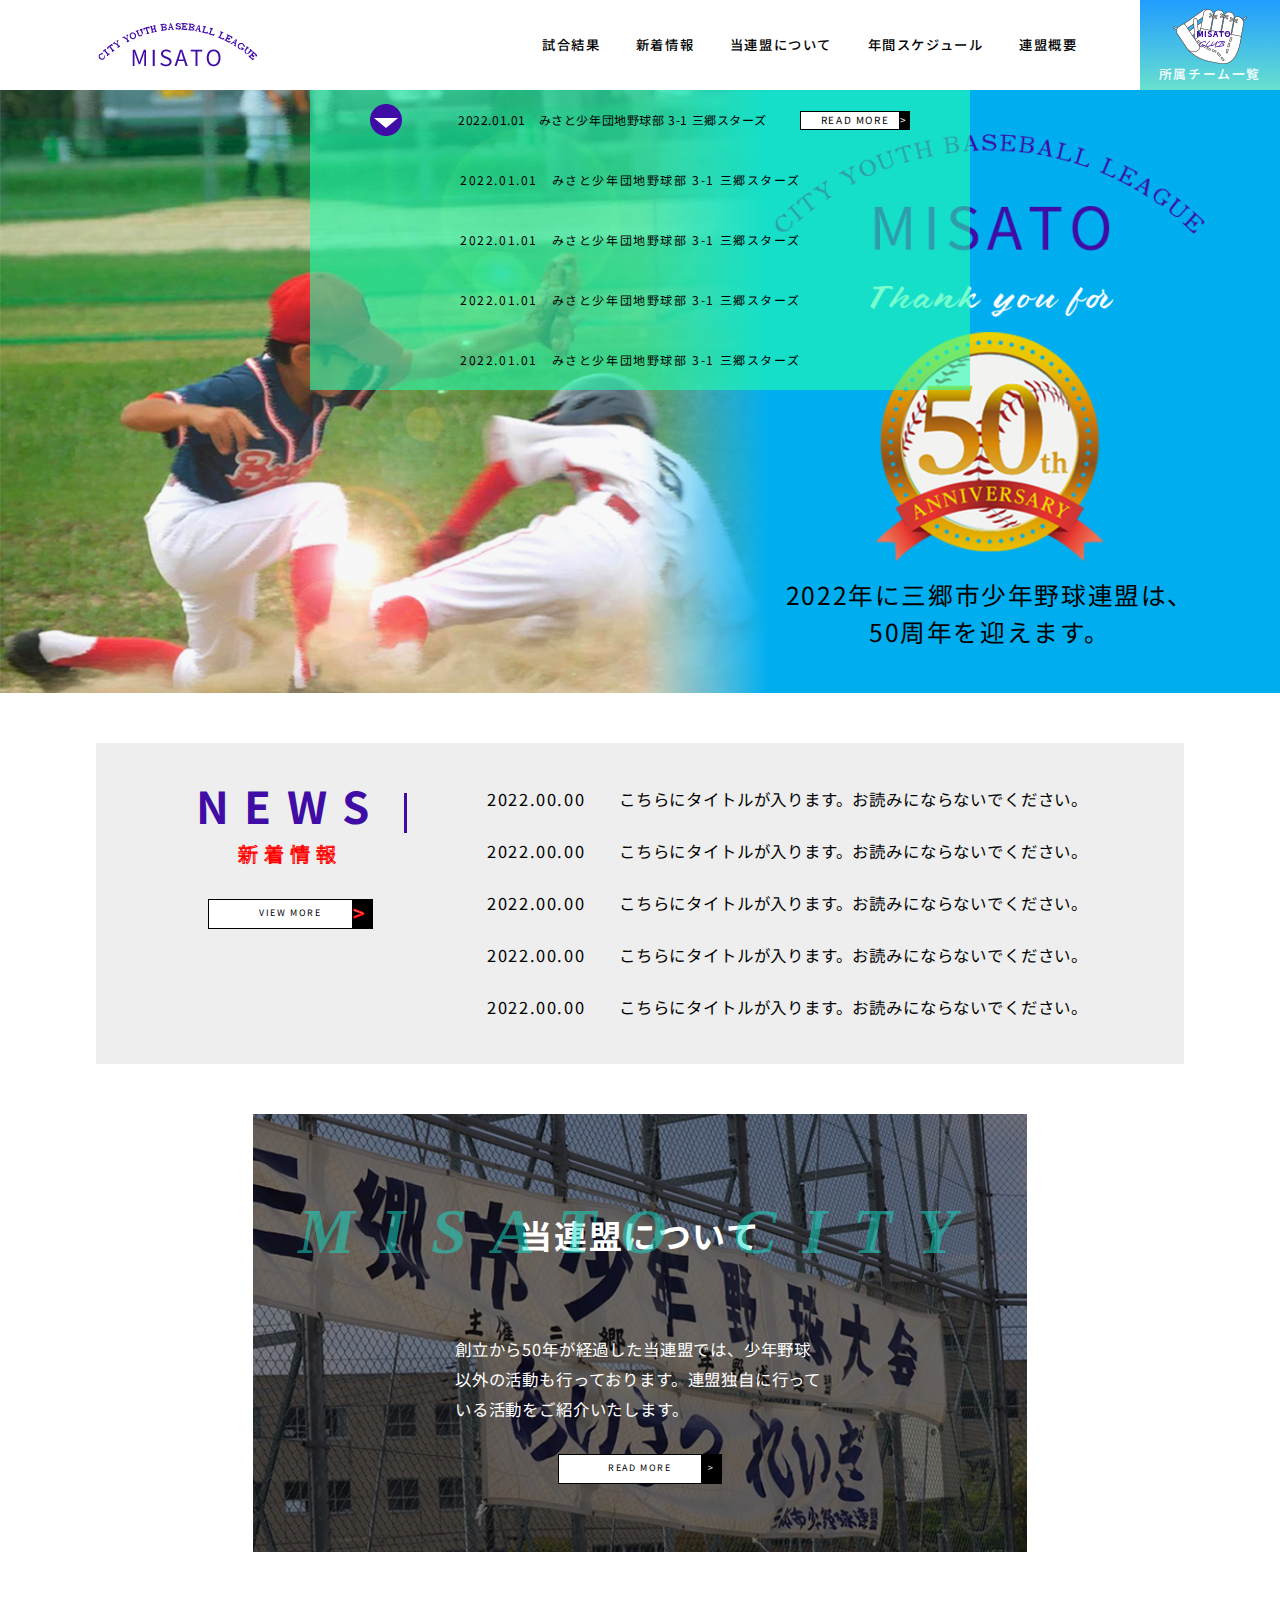
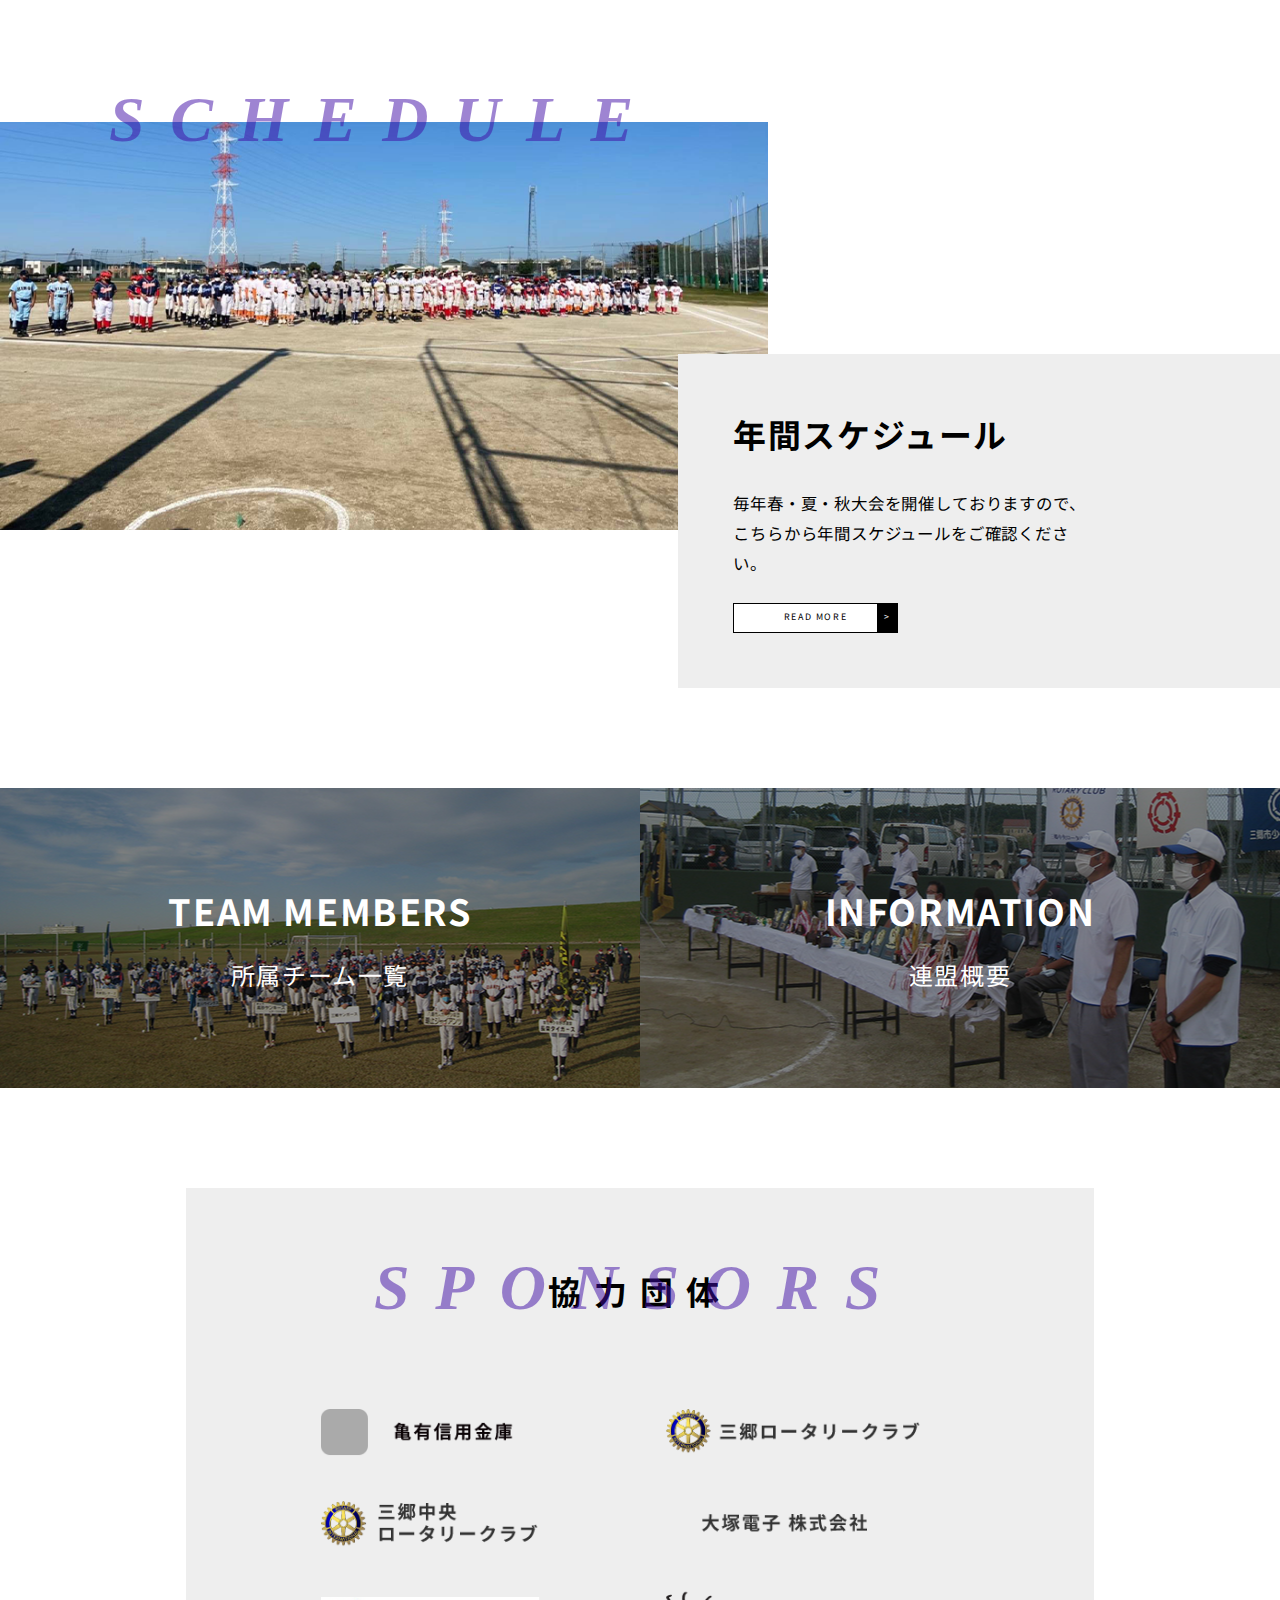
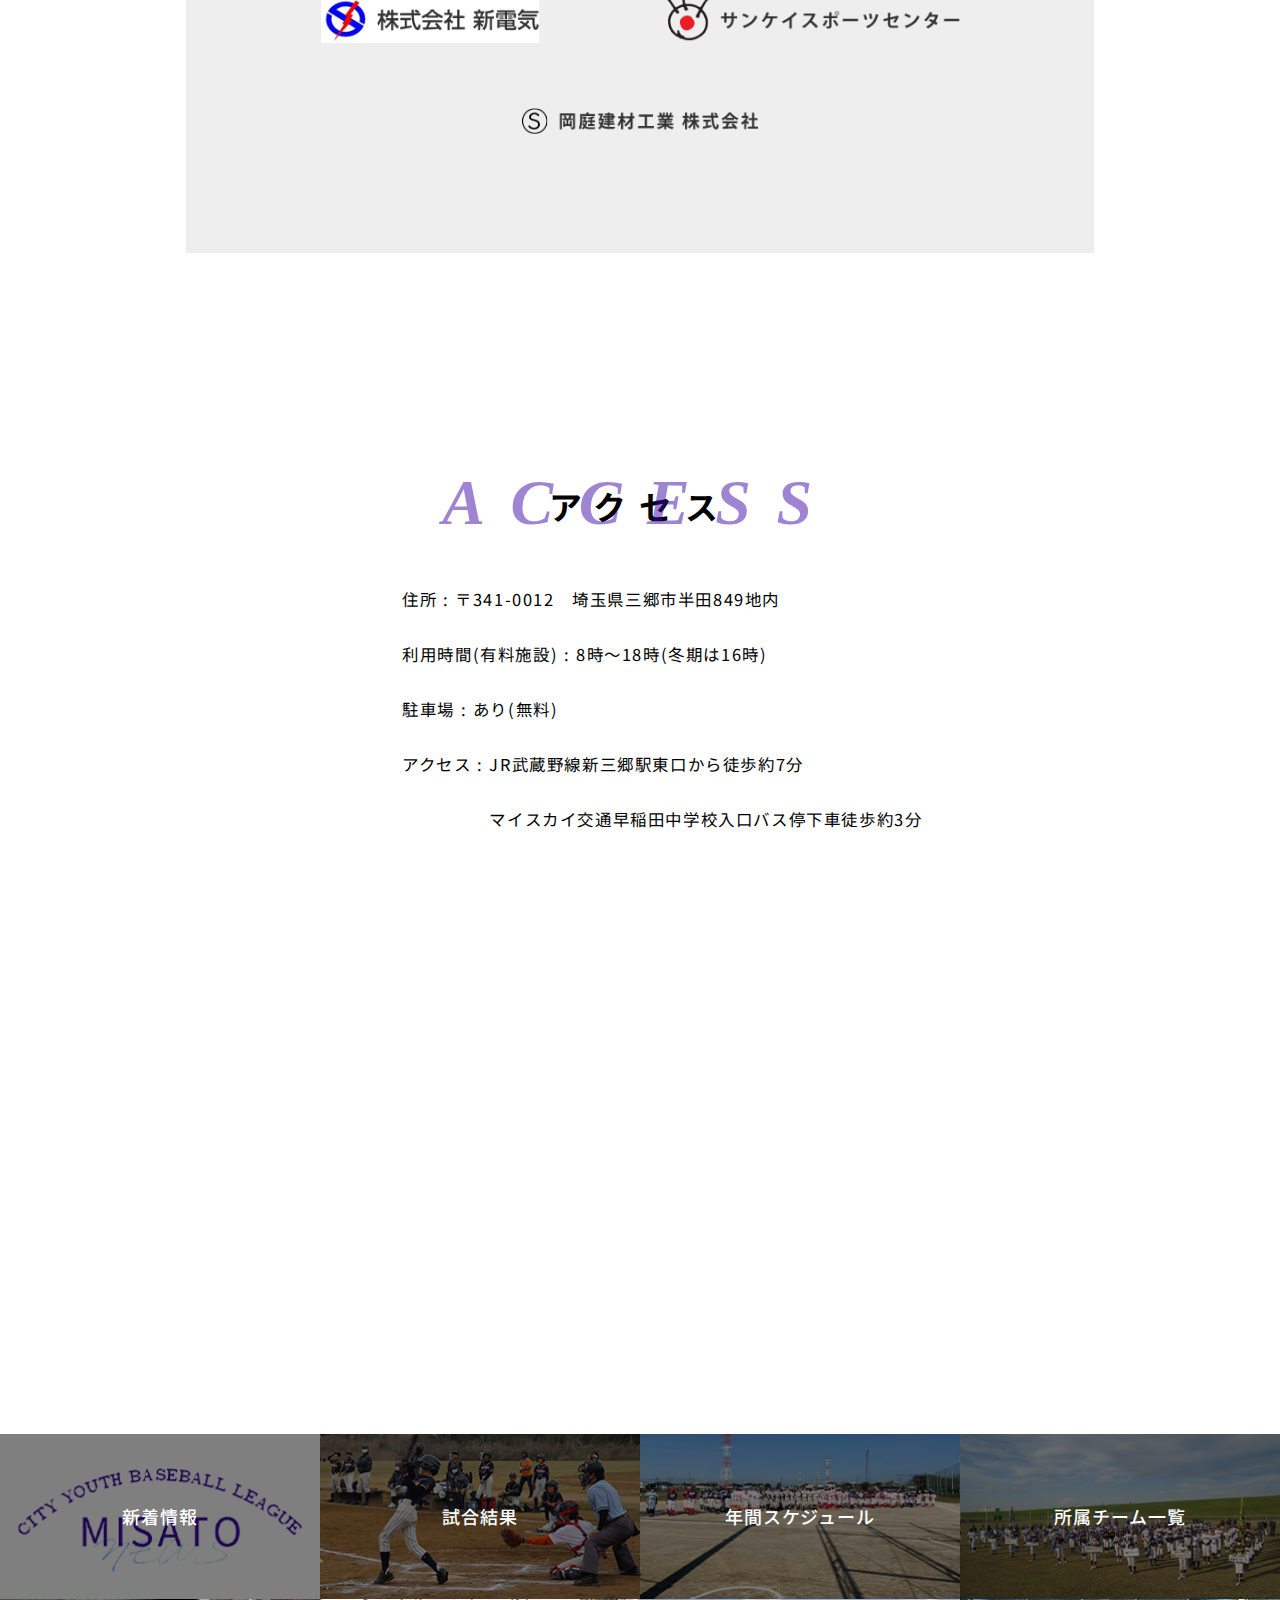
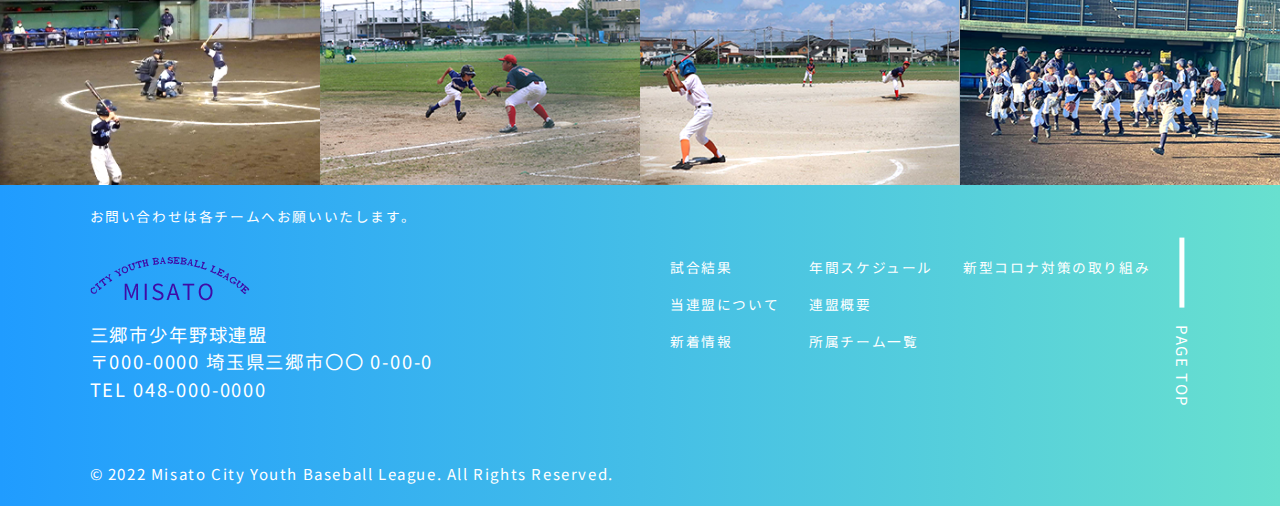
==== commit dab8ae50: "last commit" ====
--- a/index.html
+++ b/index.html
@@ -12,9 +12,98 @@
   <link rel="preconnect" href="https://fonts.googleapis.com">
   <link rel="preconnect" href="https://fonts.gstatic.com" crossorigin>
   <link href="https://fonts.googleapis.com/css2?family=Noto+Sans+JP:wght@400;500;700&display=swap" rel="stylesheet">
+  <link rel="shortcut icon" href="./img/favicon.ico" type="image/x-icon">
 </head>
 <body>
+  <header>
+    <nav id="header-nav">
+      <picture class="logo-box">
+        <a href="../index.html">
+          <img src="../img/logo.png" alt="ロゴ画像">
+        </a>
+      </picture>
+      <ul id="header-ul">
+        <li id="header-li">
+          <a href="../result/index.html" id="header-a">試合結果</a>
+        </li>
+        <li id="header-li">
+          <a href="../news/index.html" id="header-a">新着情報</a>
+        </li>
+        <li id="header-li">
+          <a href="index.html" id="header-a">当連盟について</a>
+        </li>
+        <li id="header-li">
+          <a href="../schedule/index.html" id="header-a">年間スケジュール</a>
+        </li>
+        <li id="header-li">
+          <a href="../information/index.html" id="header-a">連盟概要</a>
+        </li>
+      </ul>
+      <div class="team-info">
+        <a href="../team/index.html">
+          <img src="../img/team-info.png" alt="所属チーム一覧">
+          <span id="team-all">所属チーム一覧</span>
+        </a>
+      </div>
+    </nav>
+    <nav id="header-nav-sp">
+      <picture class="logo-box">
+        <a href="../index.html">
+          <img src="../img/logo.png" alt="ロゴ画像">
+        </a>
+      </picture>
+      <div id="ham-box">
+        <span id="line_1"></span>
+        <span id="line_2"></span>
+        <span id="line_3"></span>
+      </div>
+      <ul id="ham-content">
+        <li><a href="../index.html">TOP</a></li>
+        <li><a href="../result/index.html">試合結果</a></li>
+        <li><a href="../news/index.html">新着情報</a></li>
+        <li><a href="../about/index.html">当連盟について</a></li>
+        <li><a href="../schedule/index.html">年間スケジュール</a></li>
+        <li><a href="../information/index.html">連盟概要</a></li>
+        <a href="../team/index.html" id="team-button"><img src="../img/team-info.png" alt="所属チーム一覧">所属チーム一覧</a>
+      </ul>
+    </nav>
+  </header>
+
   <main>
+    <dl id="accordion">
+      <dt>
+        <li>
+          <img id="result-more" src="./img/result-arrow.png">
+          2022.01.01　みさと少年団地野球部 3-1 三郷スターズ
+          <a href="./schedule/index.html" class="more">READ MORE<span>></span></a>
+        </li>
+      </dt>
+      <dd>
+        <ul id="results">
+          <li>
+            <a href="./result/index.html">
+              2022.01.01　みさと少年団地野球部 3-1 三郷スターズ
+            </a>
+          </li>
+          <li>
+            <a href="./result/index.html">
+              2022.01.01　みさと少年団地野球部 3-1 三郷スターズ
+            </a>
+          </li>
+          <li>
+            <a href="./result/index.html">
+              2022.01.01　みさと少年団地野球部 3-1 三郷スターズ
+            </a>
+          </li>
+          <li>
+            <a href="./result/index.html">
+              2022.01.01　みさと少年団地野球部 3-1 三郷スターズ
+            </a>
+          </li>
+        </ul>
+      </dd>
+    </dl>
+
     <section id="mv">
       <div id="mv-message">
         <img src="./img/left-icon.png" alt="" id="img-logo">
@@ -30,7 +119,7 @@
             <span id="v-line"></span>
           </h2>
           <span>新着情報</span>
-          <a href="#" class="more">VIEW MORE<span>></span></a>
+          <a href="./news/index.html" class="more">VIEW MORE<span>></span></a>
         </div>
         <ul id="news-right">
           <li><a href="./single/index.html"><span>2022.00.00</span>　　こちらにタイトルが入ります。お読みにならないでください。</a></li>
@@ -98,5 +187,112 @@
       <iframe src="https://www.google.com/maps/embed?pb=!1m18!1m12!1m3!1d6467.168183211064!2d139.87127523488766!3d35.85920059999999!2m3!1f0!2f0!3f0!3m2!1i1024!2i768!4f13.1!3m3!1m2!1s0x60189a155fc12daf%3A0xdafdb8bb95a072cb!2z5Y2K55Sw5YWs5ZyS!5e0!3m2!1sja!2sjp!4v1651068553121!5m2!1sja!2sjp" style="border:0;" allowfullscreen="" loading="lazy" referrerpolicy="no-referrer-when-downgrade"></iframe>
     </section>
   </main>
+  <div id="footer-navigation">
+    <div id="flex-flow">
+      <div class="box">
+        <a href="#">
+          <div class="bg-text">
+            <p>新着情報</p>
+          </div>
+        </a>
+      </div>
+      <div class="box">
+        <a href="#">
+          <div class="bg-text">
+            <p>試合結果</p>
+          </div>
+        </a>
+      </div>
+      <div class="box">
+        <a href="#">
+          <div class="bg-text">
+            <p>年間スケジュール</p>
+          </div>
+        </a>
+      </div>
+      <div class="box">
+        <a href="#">
+          <div class="bg-text">
+            <p>所属チーム一覧</p>
+          </div>
+        </a>
+      </div>
+    </div>
+  </div>
+</main>
+<footer>
+  <div id="footer-images">
+    <picture class="footer-img-box">
+      <img src="./img/footer-img1.png" alt="">
+    </picture>
+    <picture class="footer-img-box">
+      <img src="./img/footer-img2.png" alt="">
+    </picture>
+    <picture class="footer-img-box">
+      <img src="./img/footer-img3.png" alt="">
+    </picture>
+    <picture class="footer-img-box">
+      <img src="./img/footer-img4.png" alt="">
+    </picture>
+  </div>
+  <div id="footer-contents">
+    <nav id="footer-nav">
+      <p id="page-top">PAGE TOP</p>
+      <div class="footer-list">
+        <span id="footer-info">お問い合わせは各チームへお願いいたします。</span>
+        <img src="../img/logo.png" alt="">
+        <p class="address">
+          三郷市少年野球連盟<br>
+          〒000-0000 埼⽟県三郷市〇〇 0-00-0<br>
+          TEL 048-000-0000
+        </p>
+      </div>
+      <div class="footer-list">
+        <ul class="footer-ul">
+          <li class="footer-li">
+            <a href="../result/index.html">試合結果</a>
+          </li>
+          <li class="footer-li">
+            <a href="../about/index.html">当連盟について</a>
+          </li>
+          <li class="footer-li">
+            <a href="../news/index.html">新着情報</a>
+          </li>
+        </ul>
+        <ul class="footer-ul">
+          <li class="footer-li">
+            <a href="../schedule/index.html">年間スケジュール</a>
+          </li>
+          <li class="footer-li">
+            <a href="../information/index.html">連盟概要</a>
+          </li>
+          <li class="footer-li">
+            <a href="../team/index.html">所属チーム一覧</a>
+          </li>
+        </ul>
+        <ul class="footer-ul">
+          <li class="footer-li">
+            <a href="../single/index.html">新型コロナ対策の取り組み</a>
+          </li>
+        </ul>
+      </div>
+    </nav>
+    <p class="end">© 2022 Misato City Youth Baseball League. All Rights Reserved.</p>
+  </div>
+</footer>
+<script src="https://code.jquery.com/jquery-3.4.1.min.js" integrity="sha256-CSXorXvZcTkaix6Yvo6HppcZGetbYMGWSFlBw8HfCJo=" crossorigin="anonymous"></script>
+<script>
+  $('#page-top').click(function () {
+  $('body,html').animate({
+      scrollTop: 0,//ページトップまでスクロール
+  }, 0);//ページトップスクロールの速さ。数字が大きいほど遅くなる
+  return false;//リンク自体の無効化
+});
+  $('#result-more').click(function(){
+    $('#results').stop().slideToggle();
+  });
+</script>
+<script src="../js/main.js"></script>
+
 </body>
 </html>
--- a/css/style.css
+++ b/css/style.css
@@ -5,6 +5,10 @@
 
 
 /* header */
+#header-nav-sp{
+  display: none;
+}
+
 #header-nav{
   display: flex;
   align-items: center;
@@ -55,14 +59,62 @@
 
 
 /* main */
+main{
+  position: relative;
+}
 /* mv */
 #mv{
-  background: linear-gradient(to right, transparent 5%, #fff 100%), url(../img/mv.png);
+  background: linear-gradient(to right, transparent 40%, #fff 100%), url(../img/mv.png);
   background-repeat: no-repeat;
   background-position: center;
   background-size: cover;
   height: 660px;
   position: relative;
+}
+#accordion{
+  position: absolute;
+  z-index: 10;
+  top: 0;
+  left: 0;
+  right: 0;
+  margin: auto;
+  background-color: rgba(35, 255, 175, 0.6);
+  width: 660px;
+}
+dt li{
+  display: flex;
+  align-items: center;
+  height: 60px;
+  font-size: 12px;
+  letter-spacing: .05em;
+  padding: 0 60px;
+}
+#results li{
+  display: flex;
+  align-items: center;
+  height: 60px;
+  font-size: 12px;
+  letter-spacing: .05em;
+  padding: 0 0 0 150px;
+}
+#result-more{
+  margin-right: 56px;
+  cursor: pointer;
+}
+dt .more{
+  margin: 0 0 0 auto;
+  width: 110px;
+  height: 19px;
+  font-size: 10px;
+  display: flex;
+  align-items: center;
+  justify-content: center;
+}
+dt .more span{
+  display: flex;
+  align-items: center;
+  justify-content: center;
+  width: 10px;
 }
 #mv-message{
   width: 50%;
@@ -348,6 +400,64 @@
 /* main-end */
 
 
+/* footer-navigation-section */
+
+#footer-navigation{
+  display: flex;
+  width: 100%;
+  height: 165px;
+}
+#flex-flow{
+  display: flex;
+  width: 100%;
+}
+
+.box{
+  width: 100%;
+  height:100%;
+  background: url(../img/footer-nav1.png) no-repeat center;
+  background-size: cover;
+}
+.box:nth-of-type(2){
+  width: 100%;
+  height:100%;
+  background: url(../img/footer-nav2.png) no-repeat center;
+  background-size: cover;
+}
+.box:nth-of-type(3){
+  width: 100%;
+  height:100%;
+  background: url(../img/footer-nav3.png) no-repeat center;
+  background-size: cover;
+}
+.box:nth-of-type(4){
+  width: 100%;
+  height:100%;
+  background: url(../img/footer-nav4.png) no-repeat center;
+  background-size: cover;
+}
+.bg-text{
+  background-color: rgba(0,0,0,.5);
+  width: 100%;
+  height: 100%;
+  display: flex;
+  align-items: center;
+  justify-content: center;
+}
+.bg-text p{
+  color: white;
+  font-size: 18px;
+  line-height: 30px;
+  letter-spacing: .05em;
+  font-weight: 500;
+}
+.box,.box:nth-of-type(2),.box:nth-of-type(3),.box:nth-of-type(4){
+  width: 25%;
+  white-space: nowrap;
+  display: block;
+}
+
+
 /* footer */
 footer{
   width: 100%;
@@ -372,7 +482,37 @@
   margin: 0 auto;
   display: flex;
   align-items: center;
-}
+  position: relative;
+}
+#page-top{
+  border: none;
+  cursor: pointer;
+  outline: none;
+  padding: 0;
+  appearance: none;
+  position: absolute;
+  top: 70px;
+  bottom: 0;
+  right: -60px;
+  width: max-content;
+  height: max-content;
+  background-color: transparent;
+  transform: rotate(90deg);
+  margin: auto;
+  color: white;
+  display: flex;
+  align-items: center;
+}
+#page-top::before{
+  content: '';
+  display: block;
+  width: 5px;
+  height: 70px;
+  background-color: white;
+  transform: rotate(90deg);
+  margin-right: 50px;
+}
+
 #footer-info{
   display: inline-block;
   margin-bottom: 30px;
@@ -384,6 +524,9 @@
 .footer-list{
   width: 50%;
 }
+.footer-list img{
+  width: 160px;
+}
 .footer-list:nth-of-type(2){
   display: flex;
 }
@@ -407,6 +550,20 @@
 /* res */
 
 @media(max-width: 1440px){
+  :root{
+    --header-font-size: 1.071vw;
+  }
+  #header-nav .logo-box{
+    margin-left: 7.857vw;
+    margin-right: 20.429vw;
+  }
+  #header-li{
+    margin: 0 1.786vw;
+  }
+  #team-all{
+    font-size: 1vw;
+  }
+
   #mv{
     height: clamp(500px, 47.143vw, 660px);
   }
@@ -489,8 +646,161 @@
     font-size: clamp(12px,1.286vw,18px);
     line-height: 2.143vw;
   }
-}
+  #footer-nav,.end{
+    width: 86%;
+  }
+  #footer-navigation{
+    overflow: scroll;
+  }
+
+  .footer-ul .footer-li{
+    font-size: clamp(10px, 1.071vw, 15px);
+    line-height: 2.857vw;
+  }
+  #footer-info{
+    font-size: clamp(12px, 1.071vw, 15px);
+  }
+  .address{
+    font-size: clamp(12px, 1.429vw, 20px);
+  }
+
+
+}
+@media(max-width: 1000px){
+  #strong-point-flex-wrapper{
+    width: 80%;
+  }
+  #header-nav .logo-box{
+    margin-left: 2.857vw;
+    margin-right: 10.429vw;
+  }
+  #header-li{
+    margin: 0 5px;
+  }
+
+}
+
 @media(max-width: 767px){
+  #header-nav{
+    display: none;
+  }
+  #header-nav-sp{
+    display: flex;
+    align-items: center;
+    height: 80px;
+    position: relative;
+    }
+  #header-nav-sp .logo-box{
+    position: absolute;
+    left: 0;
+    right: 0;
+    margin: auto;
+    width: fit-content;
+  }
+    #ham-box{
+      width: 110px;
+      height: 80px;
+      background: linear-gradient(to bottom, #209cff 0%, #68e0cf 100%);
+      display: flex;
+      flex-direction: column;
+      justify-content: center;
+      position: relative;
+      margin: 0 0 0 auto;
+      cursor: pointer;
+    }
+    #line_1{
+      display: inline-block;
+      width: 50px;
+      height: 5px;
+      background-color: white;
+      position: absolute;
+      left: 0;
+      right: 0;
+      margin: auto;
+      top: 25%;
+      transition: .5s;
+    }
+    #line_2{
+      display: inline-block;
+      width: 50px;
+      height: 5px;
+      background-color: white;
+      position: absolute;
+      left: 0;
+      right: 0;
+      margin: auto;
+      top: 0%;
+      bottom: 0;
+      transition: .5s;
+    }
+    #line_3{
+      display: inline-block;
+      width: 50px;
+      height: 5px;
+      background-color: white;
+      position: absolute;
+      left: 0;
+      right: 0;
+      margin: auto;
+      bottom: 25%;
+      transition: .5s;
+    }
+    #line_1.line__1{
+      transform: rotate(225deg);
+      top: 0;
+      bottom: 0;
+    }
+    #line_2.line__2{
+      opacity: 0;
+    }
+    #line_3.line__3{
+      top: 0;
+      bottom: 0;
+      transform: rotate(-225deg);
+    }
+  #ham-content{
+    position: fixed;
+    transform: translateX(100%);
+    transition: .5s;
+    width: 100%;
+    z-index: 999;
+    top: 80px;
+    left: 0;
+    background: linear-gradient(to bottom, #209cff 0%, #68e0cf 100%);
+    height: calc(100vh - 80px);
+  }
+  #ham-content.slide{
+    transform: translateX(0);
+  }
+  #ham-content li{
+    width: 90%;
+    margin: 20px auto;
+  }
+  #ham-content li a{
+    color: white;
+    font-size: 20px;
+    font-weight: 500;
+    line-height: 30px;
+  }
+  #team-button{
+    height: 70px;
+    display: flex;
+    align-items: center;
+    color: white;
+    font-size: 20px;
+    width: 90%;
+    margin: 70px auto;
+    justify-content: center;
+    border: 1px solid white;
+  }
+  #team-button img{
+    margin-right: 30px;
+  }
+
+  #practice-images{
+    height: auto;
+  }
+
   #news-box{
     width: 90%;
     flex-direction: column;
@@ -556,4 +866,52 @@
   #access{
     width: 90%;
   }
-}
+  .footer-list:nth-of-type(2){
+    display: none;
+  }
+  #page-top{
+    border: none;
+    cursor: pointer;
+    outline: none;
+    padding: 0;
+    appearance: none;
+    position: absolute;
+    top: 70px;
+    bottom: 0;
+    right: -60px;
+    width: max-content;
+    height: max-content;
+    background-color: transparent;
+    transform: rotate(90deg);
+    margin: auto;
+    color: white;
+    display: flex;
+    align-items: center;
+  }
+  #page-top::before{
+    content: '';
+    display: block;
+    width: 5px;
+    height: 70px;
+    background-color: white;
+    transform: rotate(90deg);
+    margin-right: 50px;
+  }
+  #footer-navigation{
+    width: 100%;
+    overflow-x: auto;
+  }
+  .box,.box:nth-of-type(2),.box:nth-of-type(3),.box:nth-of-type(4){
+    width: 380px;
+    white-space: nowrap;
+    display: block;
+    float: left;
+  }
+  #flex-flow{
+    display: flex;
+    width: 1440px;
+  }
+
+
+
+}
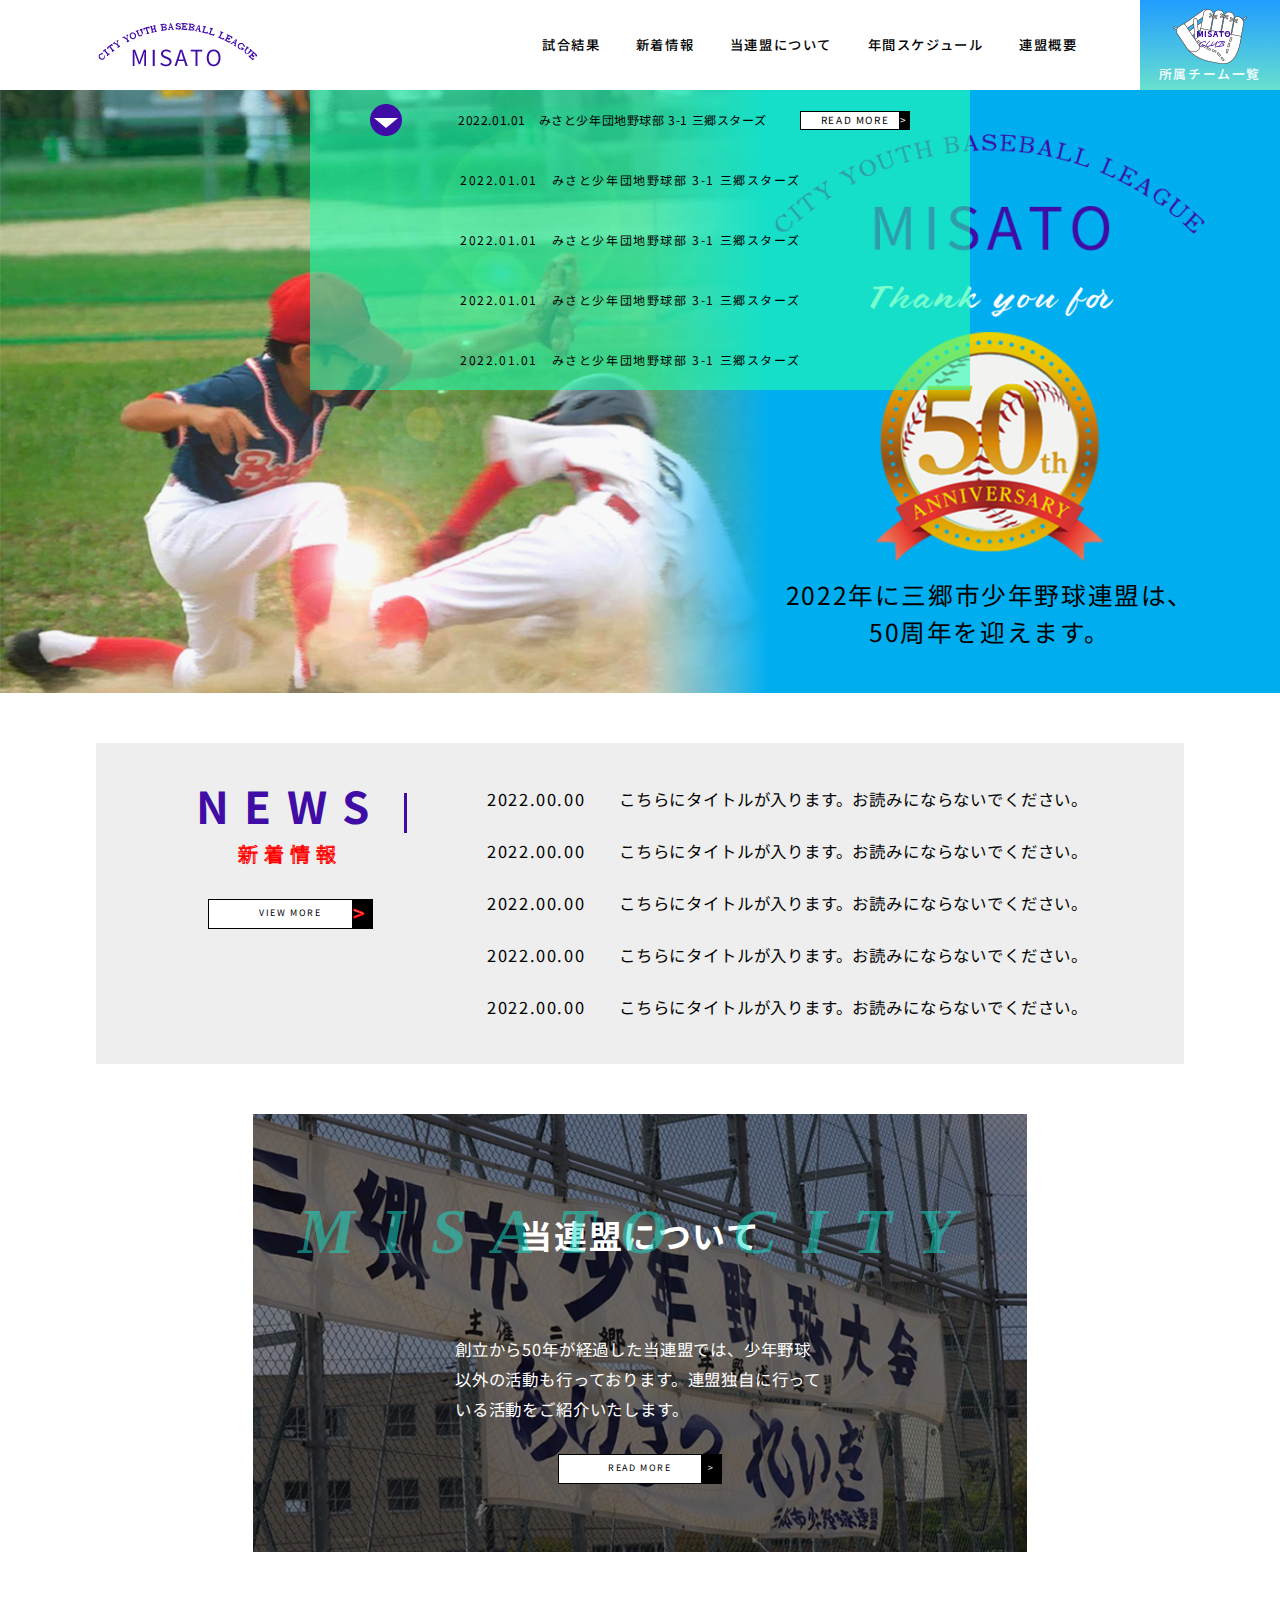
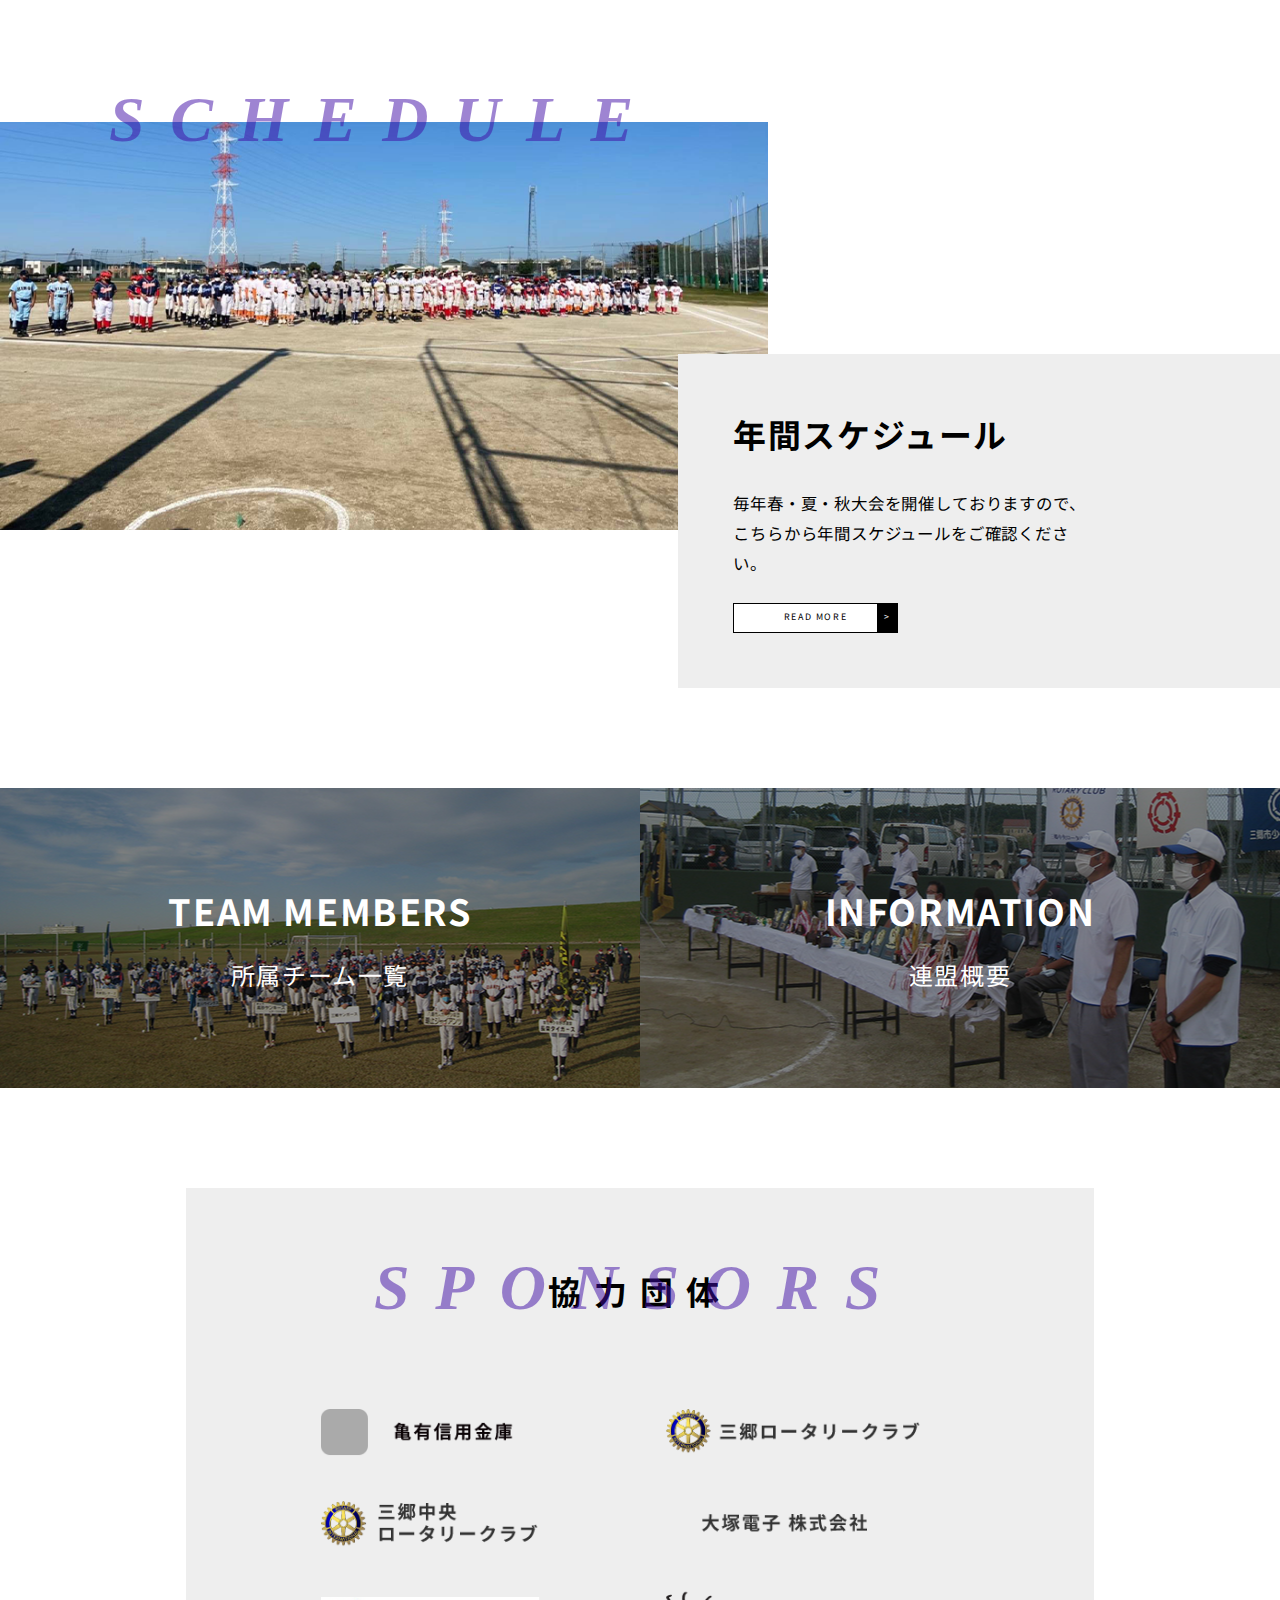
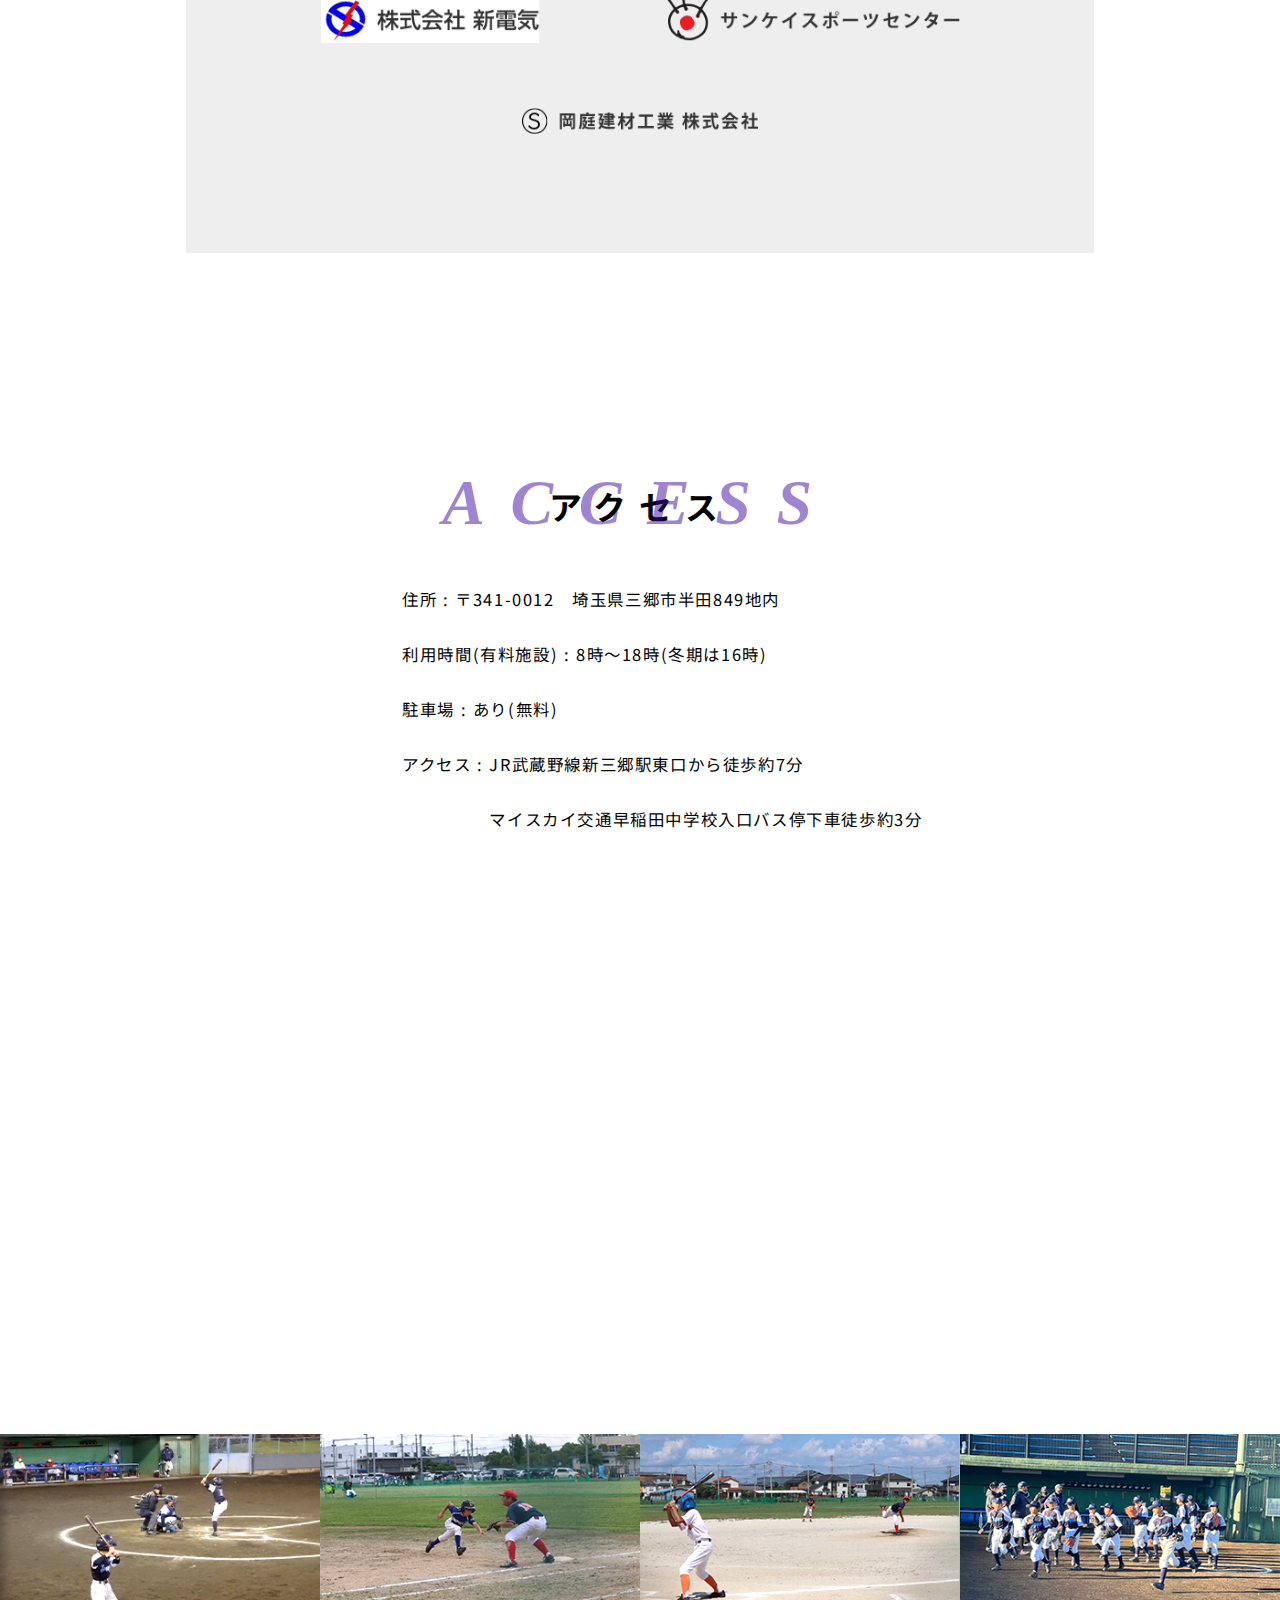
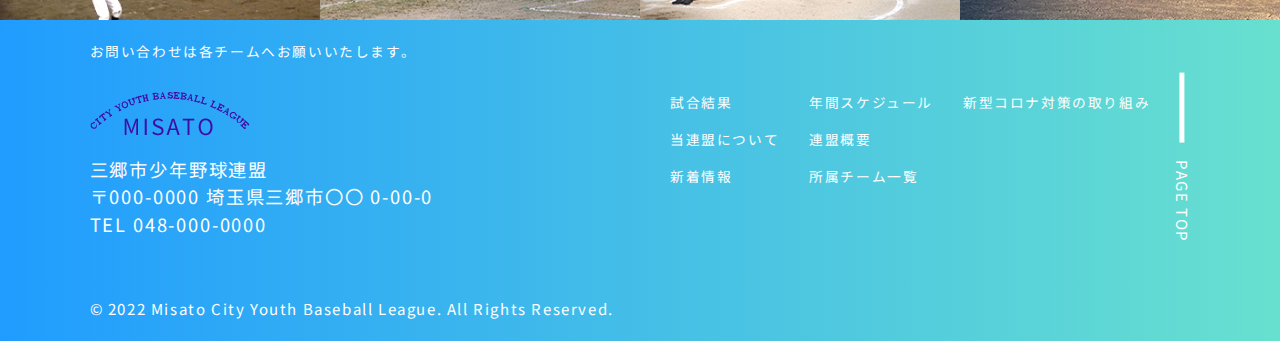
==== commit e459fac7: "Last commit" ====
--- a/index.html
+++ b/index.html
@@ -187,39 +187,6 @@
       <iframe src="https://www.google.com/maps/embed?pb=!1m18!1m12!1m3!1d6467.168183211064!2d139.87127523488766!3d35.85920059999999!2m3!1f0!2f0!3f0!3m2!1i1024!2i768!4f13.1!3m3!1m2!1s0x60189a155fc12daf%3A0xdafdb8bb95a072cb!2z5Y2K55Sw5YWs5ZyS!5e0!3m2!1sja!2sjp!4v1651068553121!5m2!1sja!2sjp" style="border:0;" allowfullscreen="" loading="lazy" referrerpolicy="no-referrer-when-downgrade"></iframe>
     </section>
   </main>
-  <div id="footer-navigation">
-    <div id="flex-flow">
-      <div class="box">
-        <a href="#">
-          <div class="bg-text">
-            <p>新着情報</p>
-          </div>
-        </a>
-      </div>
-      <div class="box">
-        <a href="#">
-          <div class="bg-text">
-            <p>試合結果</p>
-          </div>
-        </a>
-      </div>
-      <div class="box">
-        <a href="#">
-          <div class="bg-text">
-            <p>年間スケジュール</p>
-          </div>
-        </a>
-      </div>
-      <div class="box">
-        <a href="#">
-          <div class="bg-text">
-            <p>所属チーム一覧</p>
-          </div>
-        </a>
-      </div>
-    </div>
-  </div>
-</main>
 <footer>
   <div id="footer-images">
     <picture class="footer-img-box">
